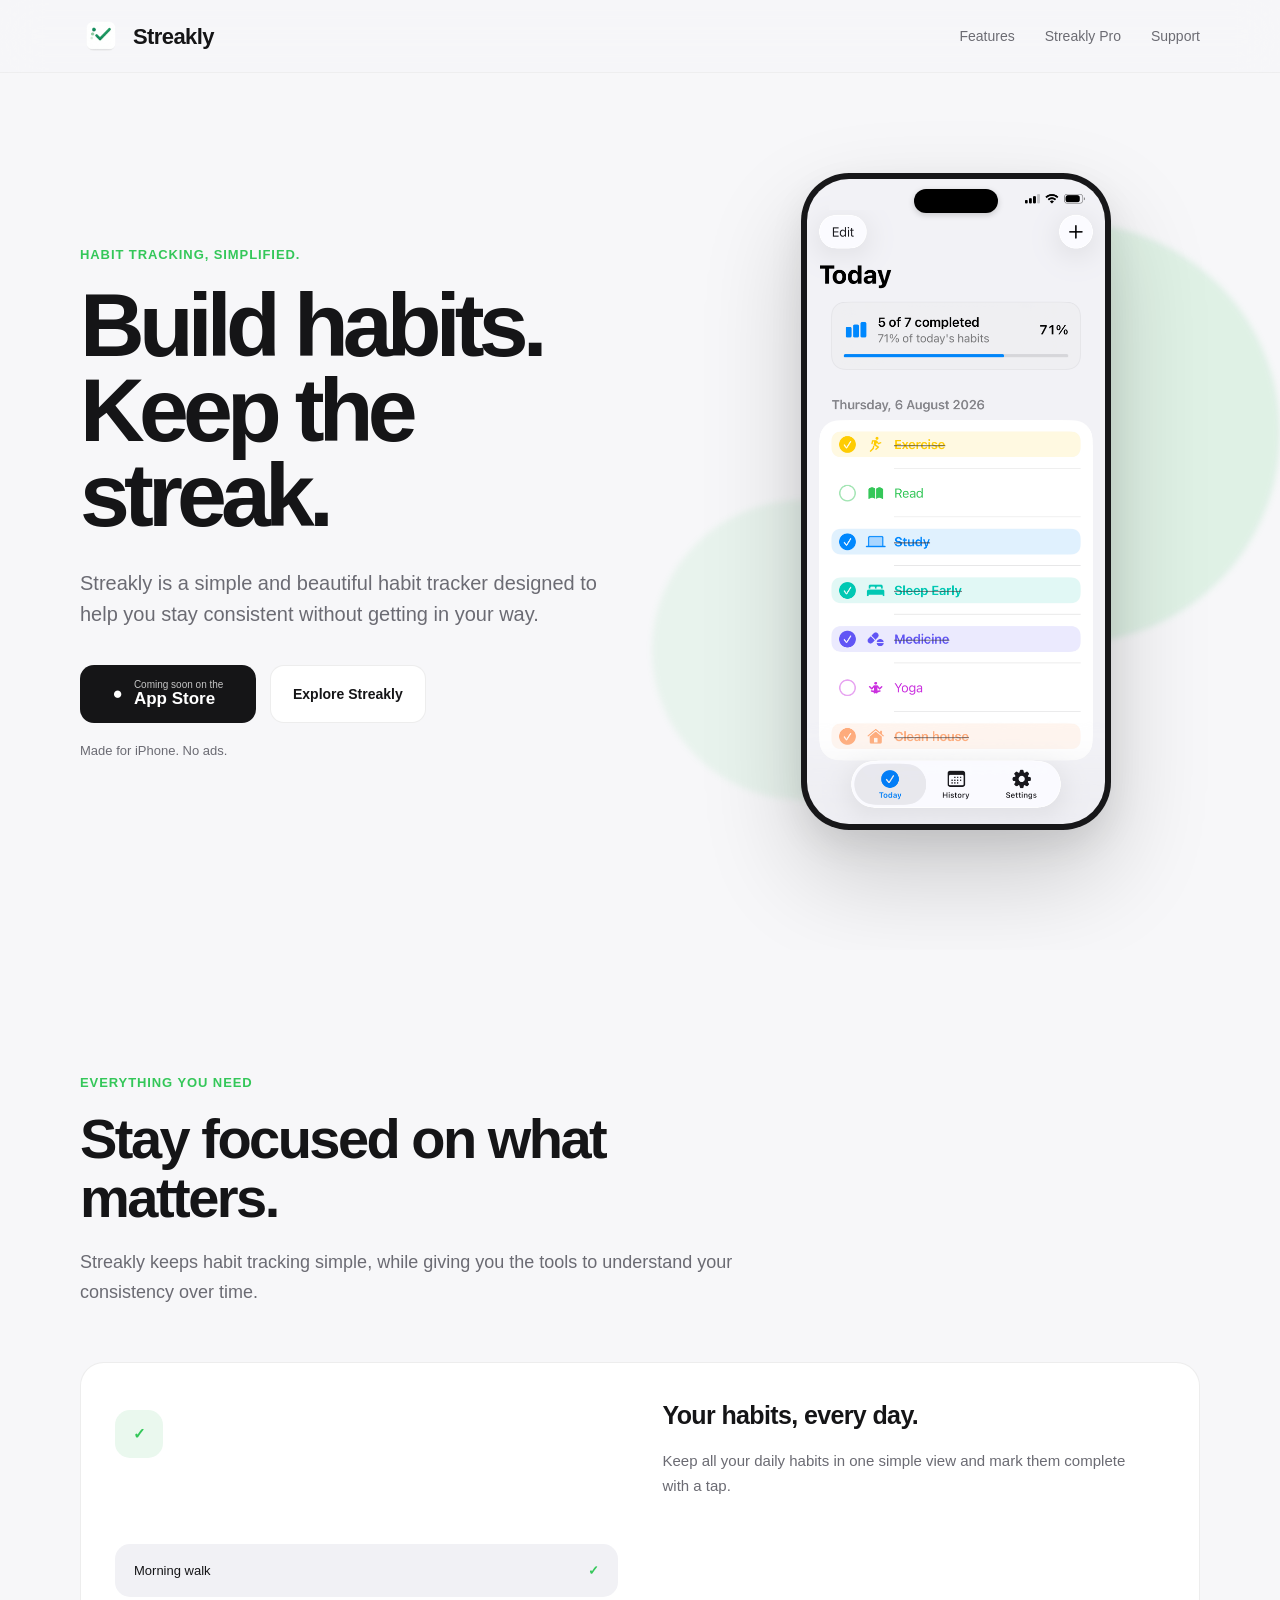
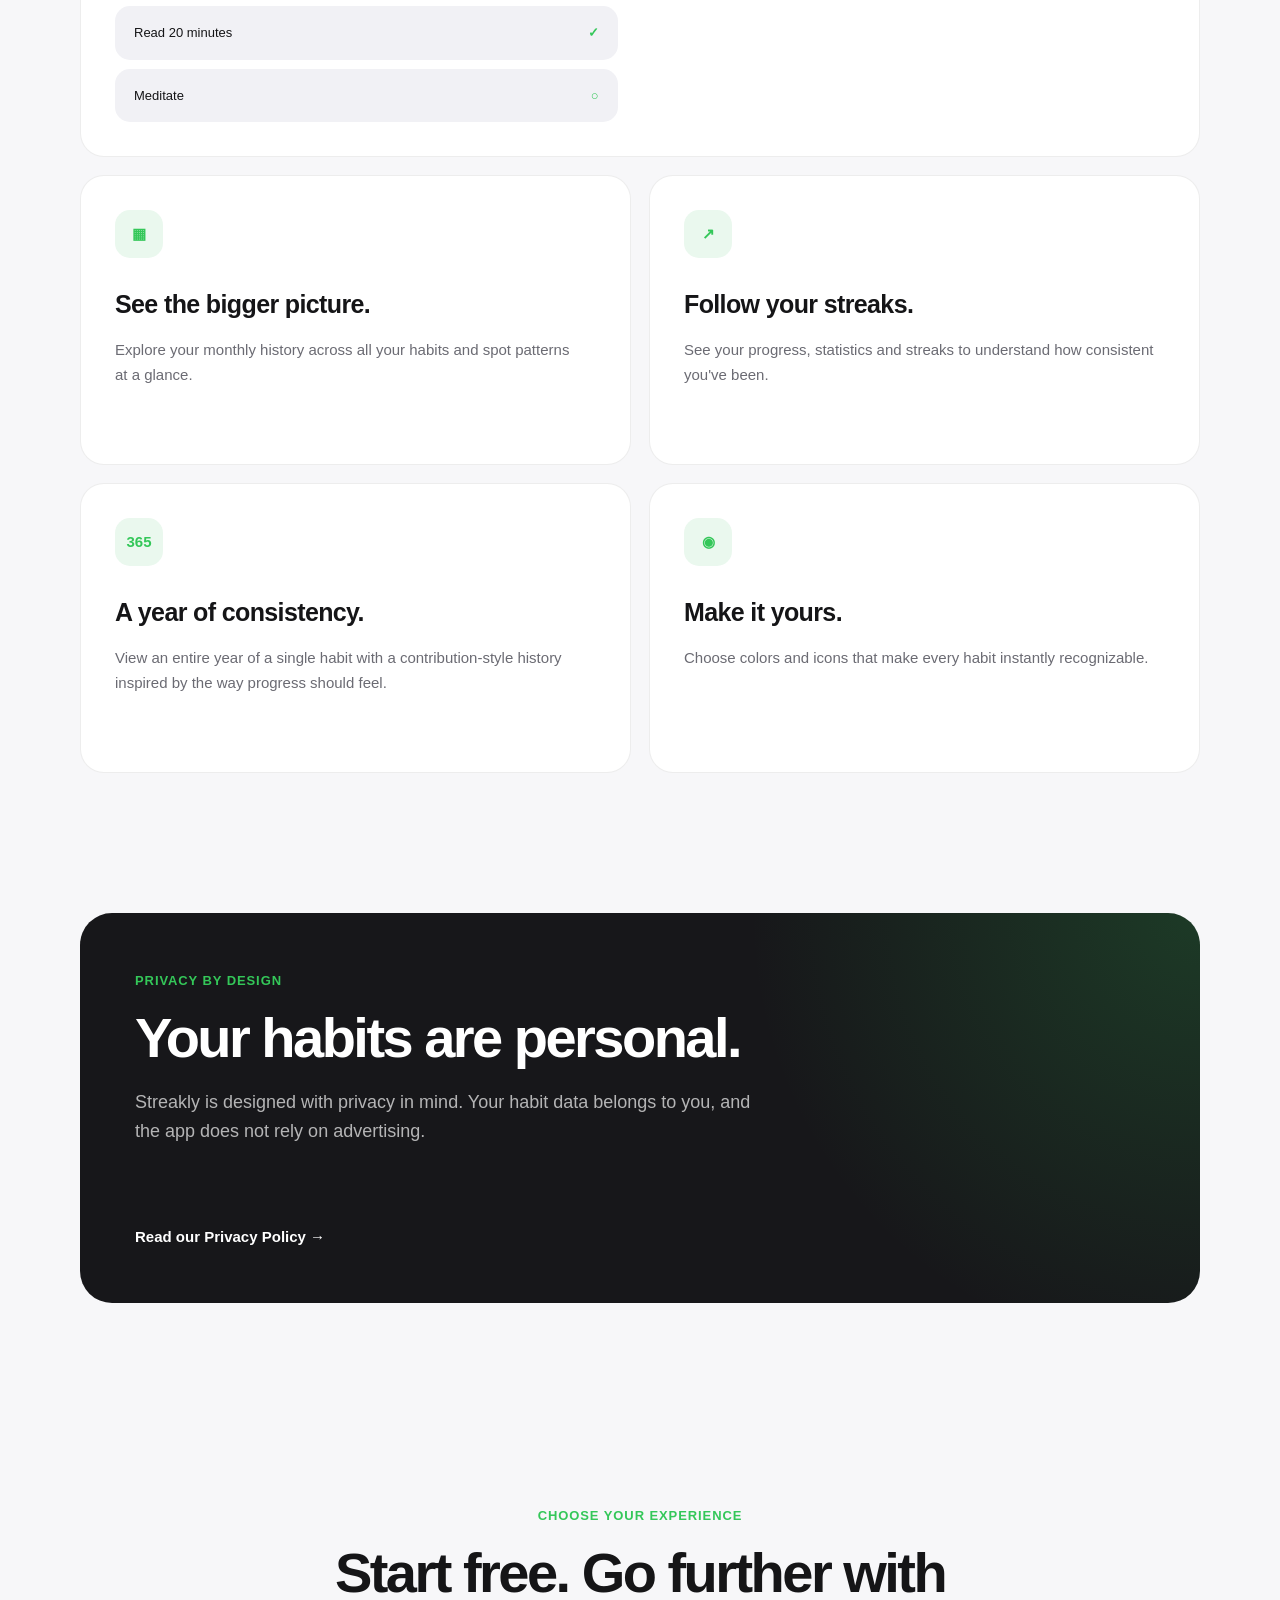
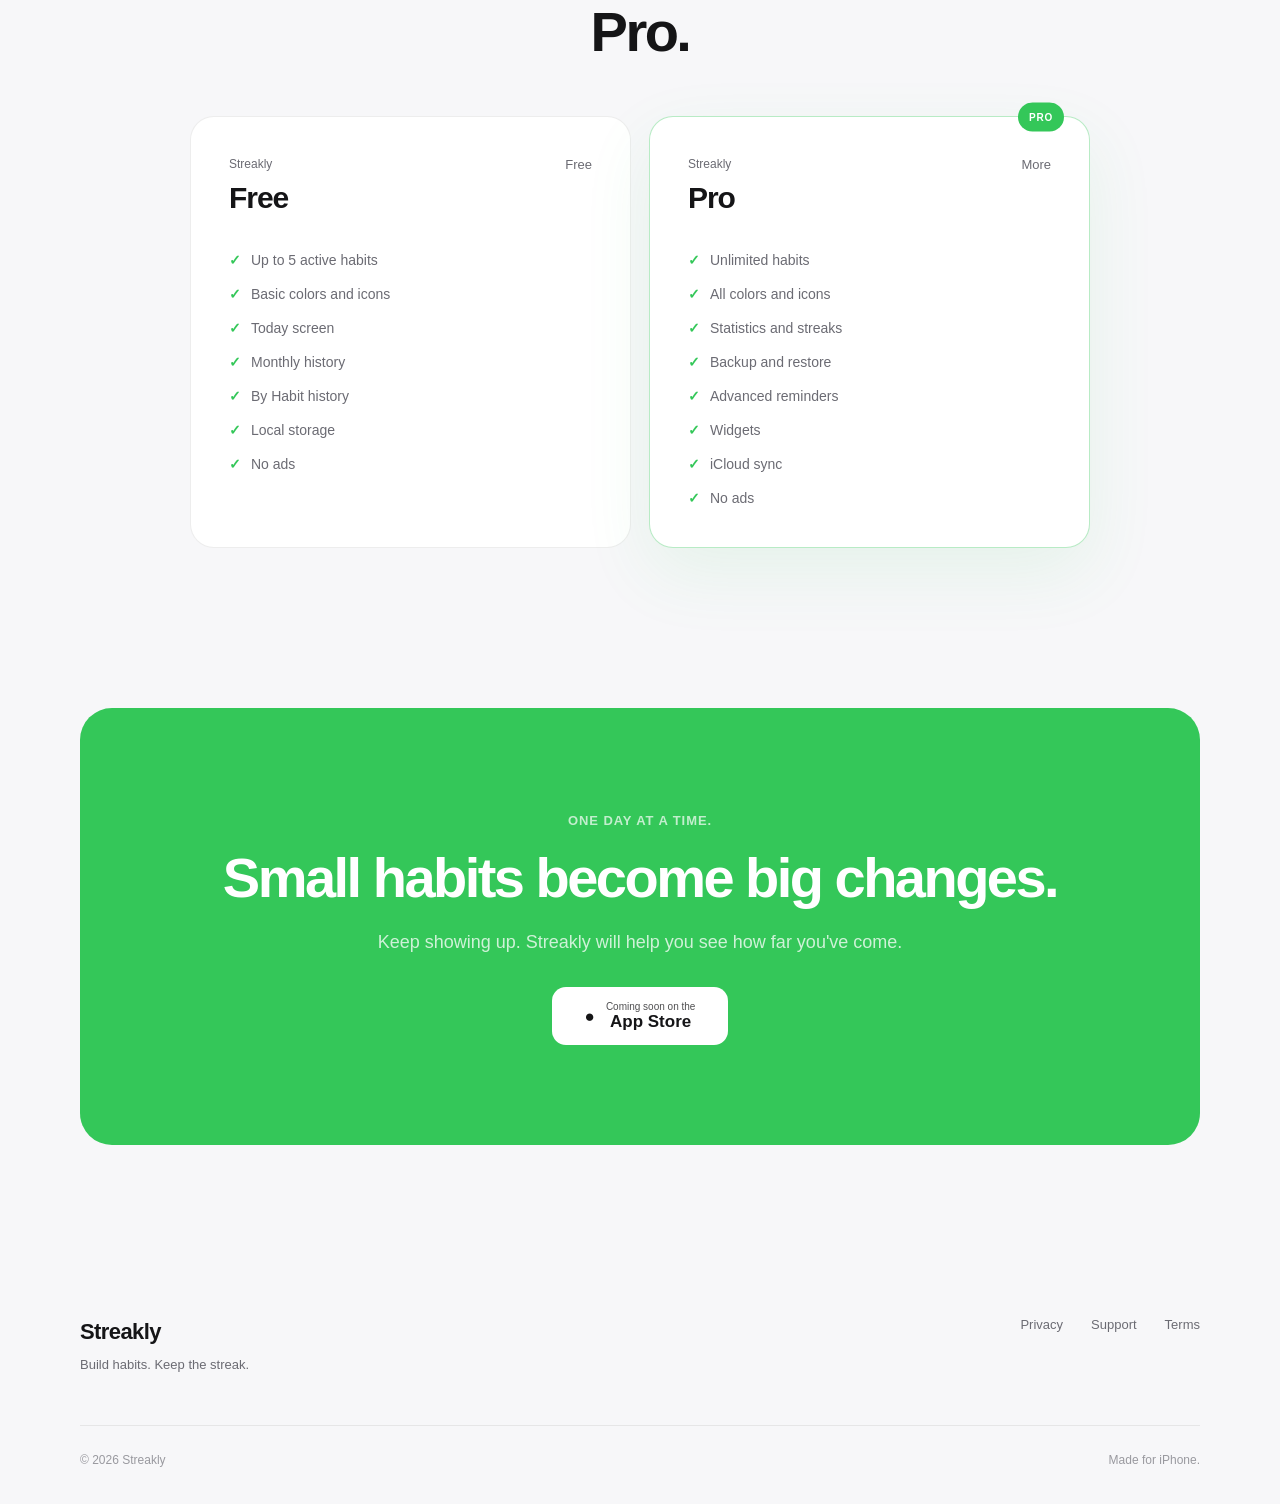
==== index.html @ 42e5e7d6 "Build Streakly website" ====
<!DOCTYPE html>
<html lang="en">
<head>
  <meta charset="UTF-8">
  <meta name="viewport" content="width=device-width, initial-scale=1.0">

  <title>Streakly — Build habits that stick</title>
  <meta
    name="description"
    content="Streakly is a simple and beautiful habit tracker for iPhone, designed to help you stay consistent and build habits that last."
  >

  <link rel="icon" type="image/png" href="assets/icon.png">
  <link rel="apple-touch-icon" href="assets/icon.png">
  <link rel="stylesheet" href="styles.css">
</head>

<body>
  <header class="site-header">
    <div class="container nav">
      <a href="./" class="brand">
        <img src="assets/icon.png" alt="Streakly">
        <span>Streakly</span>
      </a>

      <nav class="nav-links" aria-label="Main navigation">
        <a href="#features">Features</a>
        <a href="#pro">Streakly Pro</a>
        <a href="support/">Support</a>
      </nav>
    </div>
  </header>

  <main>
    <!-- HERO -->
    <section class="hero">
      <div class="container hero-grid">
        <div class="hero-copy">
          <div class="eyebrow">Habit tracking, simplified.</div>

          <h1>
            Build habits.<br>
            Keep the streak.
          </h1>

          <p class="hero-description">
            Streakly is a simple and beautiful habit tracker designed to help
            you stay consistent without getting in your way.
          </p>

          <div class="hero-actions">
            <div class="app-store-button">
              <span class="apple">●</span>
              <div>
                <small>Coming soon on the</small>
                <strong>App Store</strong>
              </div>
            </div>

            <a href="#features" class="secondary-button">
              Explore Streakly
            </a>
          </div>

          <p class="hero-note">
            Made for iPhone. No ads.
          </p>
        </div>

        <div class="hero-visual">
          <div class="real-phone">
            <div class="phone-island"></div>

            <img
              src="assets/screenshots/Today.png"
              alt="Streakly Today screen"
              class="app-screenshot"
            >
          </div>

          <div class="glow glow-one"></div>
          <div class="glow glow-two"></div>
        </div>
      </div>
    </section>

    <!-- FEATURES -->
    <section class="section" id="features">
      <div class="container">
        <div class="section-heading">
          <span class="eyebrow">Everything you need</span>
          <h2>Stay focused on what matters.</h2>
          <p>
            Streakly keeps habit tracking simple, while giving you the tools
            to understand your consistency over time.
          </p>
        </div>

        <div class="feature-grid">
          <article class="feature-card large-card">
            <div class="feature-icon">✓</div>
            <div>
              <h3>Your habits, every day.</h3>
              <p>
                Keep all your daily habits in one simple view and mark them
                complete with a tap.
              </p>
            </div>

            <div class="mini-habits">
              <div><span>Morning walk</span><strong>✓</strong></div>
              <div><span>Read 20 minutes</span><strong>✓</strong></div>
              <div><span>Meditate</span><strong>○</strong></div>
            </div>
          </article>

          <article class="feature-card">
            <div class="feature-icon">▦</div>
            <h3>See the bigger picture.</h3>
            <p>
              Explore your monthly history across all your habits and spot
              patterns at a glance.
            </p>
          </article>

          <article class="feature-card">
            <div class="feature-icon">↗</div>
            <h3>Follow your streaks.</h3>
            <p>
              See your progress, statistics and streaks to understand how
              consistent you've been.
            </p>
          </article>

          <article class="feature-card">
            <div class="feature-icon">365</div>
            <h3>A year of consistency.</h3>
            <p>
              View an entire year of a single habit with a contribution-style
              history inspired by the way progress should feel.
            </p>
          </article>

          <article class="feature-card">
            <div class="feature-icon">◉</div>
            <h3>Make it yours.</h3>
            <p>
              Choose colors and icons that make every habit instantly
              recognizable.
            </p>
          </article>
        </div>
      </div>
    </section>

    <!-- PRIVACY -->
    <section class="privacy-section">
      <div class="container">
        <div class="privacy-card">
          <div>
            <span class="eyebrow">Privacy by design</span>
            <h2>Your habits are personal.</h2>

            <p>
              Streakly is designed with privacy in mind. Your habit data
              belongs to you, and the app does not rely on advertising.
            </p>
          </div>

          <a href="privacy/" class="text-link">
            Read our Privacy Policy →
          </a>
        </div>
      </div>
    </section>

    <!-- FREE / PRO -->
    <section class="section" id="pro">
      <div class="container">
        <div class="section-heading centered">
          <span class="eyebrow">Choose your experience</span>
          <h2>Start free. Go further with Pro.</h2>
        </div>

        <div class="pricing-grid">
          <article class="price-card">
            <div class="price-header">
              <div>
                <span class="plan-label">Streakly</span>
                <h3>Free</h3>
              </div>

              <span class="price">Free</span>
            </div>

            <ul>
              <li>Up to 5 active habits</li>
              <li>Basic colors and icons</li>
              <li>Today screen</li>
              <li>Monthly history</li>
              <li>By Habit history</li>
              <li>Local storage</li>
              <li>No ads</li>
            </ul>
          </article>

          <article class="price-card pro-card">
            <div class="pro-badge">PRO</div>

            <div class="price-header">
              <div>
                <span class="plan-label">Streakly</span>
                <h3>Pro</h3>
              </div>

              <span class="price">More</span>
            </div>

            <ul>
              <li>Unlimited habits</li>
              <li>All colors and icons</li>
              <li>Statistics and streaks</li>
              <li>Backup and restore</li>
              <li>Advanced reminders</li>
              <li>Widgets</li>
              <li>iCloud sync</li>
              <li>No ads</li>
            </ul>
          </article>
        </div>
      </div>
    </section>

    <!-- CTA -->
    <section class="cta-section">
      <div class="container">
        <div class="cta">
          <span class="eyebrow">One day at a time.</span>
          <h2>Small habits become big changes.</h2>
          <p>
            Keep showing up. Streakly will help you see how far you've come.
          </p>

          <div class="app-store-button light">
            <span class="apple">●</span>
            <div>
              <small>Coming soon on the</small>
              <strong>App Store</strong>
            </div>
          </div>
        </div>
      </div>
    </section>
  </main>

  <footer>
    <div class="container footer-content">
      <div>
        <a href="./" class="brand">Streakly</a>
        <p>Build habits. Keep the streak.</p>
      </div>

      <div class="footer-links">
        <a href="privacy/">Privacy</a>
        <a href="support/">Support</a>
        <a href="terms/">Terms</a>
      </div>
    </div>

    <div class="container footer-bottom">
      <span>© 2026 Streakly</span>
      <span>Made for iPhone.</span>
    </div>
  </footer>
</body>
</html>
---- styles.css ----
:root {
  --background: #f7f7f9;
  --surface: #ffffff;
  --surface-secondary: #f1f1f5;

  --text: #151517;
  --text-secondary: #6b6b73;

  --accent: #34c759;
  --accent-soft: #eaf8ee;

  --border: rgba(0, 0, 0, 0.07);

  --radius: 24px;
  --radius-small: 16px;

  --shadow:
    0 30px 80px rgba(0, 0, 0, 0.08),
    0 8px 24px rgba(0, 0, 0, 0.04);
}

* {
  box-sizing: border-box;
  margin: 0;
  padding: 0;
}

html {
  scroll-behavior: smooth;
}

body {
  font-family:
    -apple-system,
    BlinkMacSystemFont,
    "SF Pro Display",
    "SF Pro Text",
    "Helvetica Neue",
    Arial,
    sans-serif;

  background: var(--background);
  color: var(--text);
  line-height: 1.5;
  -webkit-font-smoothing: antialiased;
}

a {
  color: inherit;
  text-decoration: none;
}

.container {
  width: min(1120px, calc(100% - 40px));
  margin: 0 auto;
}

/* NAVIGATION */

.site-header {
  position: sticky;
  top: 0;
  z-index: 100;

  background: rgba(247, 247, 249, 0.78);
  backdrop-filter: blur(20px);
  -webkit-backdrop-filter: blur(20px);

  border-bottom: 1px solid rgba(0, 0, 0, 0.04);
}

.nav {
  height: 72px;

  display: flex;
  align-items: center;
  justify-content: space-between;
}

.brand {
  display: flex;
  align-items: center;
  gap: 11px;

  font-size: 22px;
  font-weight: 750;
  letter-spacing: -0.6px;
}

.brand img {
  width: 42px;
  height: 42px;

  border-radius: 10px;

  object-fit: cover;
}

.nav-links {
  display: flex;
  align-items: center;
  gap: 30px;

  font-size: 14px;
  color: var(--text-secondary);
}

.nav-links a {
  transition: color 0.2s ease;
}

.nav-links a:hover {
  color: var(--text);
}

/* HERO */

.hero {
  overflow: hidden;
  padding: 100px 0 120px;
}

.hero-grid {
  display: grid;
  grid-template-columns: 1fr 0.9fr;
  align-items: center;
  gap: 90px;
}

.eyebrow {
  display: inline-block;
  margin-bottom: 18px;

  font-size: 13px;
  font-weight: 700;
  letter-spacing: 0.07em;
  text-transform: uppercase;

  color: var(--accent);
}

.hero h1 {
  max-width: 700px;

  font-size: clamp(60px, 7vw, 92px);
  line-height: 0.95;
  letter-spacing: -0.065em;

  margin-bottom: 30px;
}

.hero-description {
  max-width: 580px;

  font-size: 20px;
  line-height: 1.55;

  color: var(--text-secondary);

  margin-bottom: 35px;
}

.hero-actions {
  display: flex;
  align-items: center;
  gap: 14px;
  flex-wrap: wrap;
}

.app-store-button {
  min-width: 176px;
  height: 58px;

  display: flex;
  align-items: center;
  justify-content: center;
  gap: 11px;

  border-radius: 14px;

  background: var(--text);
  color: white;

  padding: 0 20px;
}

.app-store-button .apple {
  font-size: 17px;
}

.app-store-button div {
  display: flex;
  flex-direction: column;
  line-height: 1.05;
}

.app-store-button small {
  font-size: 10px;
  opacity: 0.75;
}

.app-store-button strong {
  font-size: 17px;
  font-weight: 600;
}

.secondary-button {
  height: 58px;

  display: flex;
  align-items: center;

  border-radius: 14px;

  padding: 0 22px;

  background: var(--surface);
  border: 1px solid var(--border);

  font-size: 14px;
  font-weight: 600;
}

.hero-note {
  margin-top: 18px;
  font-size: 13px;
  color: var(--text-secondary);
}

/* PHONE MOCKUP */

.hero-visual {
  position: relative;

  display: flex;
  align-items: center;
  justify-content: center;

  min-height: 620px;
}

.real-phone {
  position: relative;
  z-index: 2;

  width: 310px;

  padding: 6px;

  border-radius: 48px;

  background: #171719;

  box-shadow:
    0 45px 100px rgba(0, 0, 0, 0.18),
    0 15px 35px rgba(0, 0, 0, 0.08);

  overflow: hidden;
}

.app-screenshot {
  display: block;
  width: 100%;
  height: auto;

  border-radius: 42px;
}

.phone-island {
  position: absolute;
  z-index: 5;

  top: 16px;
  left: 50%;
  transform: translateX(-50%);

  width: 84px;
  height: 24px;

  background: #000;
  border-radius: 999px;

  box-shadow: 0 2px 6px rgba(0, 0, 0, 0.18);
}

.glow {
  position: absolute;

  border-radius: 50%;

  filter: blur(3px);
}

.glow-one {
  width: 420px;
  height: 420px;

  right: -80px;
  top: 50px;

  background: rgba(52, 199, 89, 0.12)
}

.glow-two {
  width: 300px;
  height: 300px;

  left: -60px;
  bottom: 30px;

  background: rgba(52, 199, 89, 0.07);
}

/* SECTIONS */

.section {
  padding: 120px 0;
}

.section-heading {
  max-width: 700px;
  margin-bottom: 55px;
}

.section-heading.centered {
  margin-left: auto;
  margin-right: auto;
  text-align: center;
}

.section-heading h2,
.privacy-card h2,
.cta h2 {
  font-size: clamp(38px, 5vw, 56px);
  line-height: 1.05;
  letter-spacing: -0.045em;

  margin-bottom: 20px;
}

.section-heading p,
.privacy-card p,
.cta p {
  font-size: 18px;
  line-height: 1.65;
  color: var(--text-secondary);
}

/* FEATURES */

.feature-grid {
  display: grid;
  grid-template-columns: repeat(2, 1fr);
  gap: 18px;
}

.feature-card {
  min-height: 290px;

  border-radius: var(--radius);

  background: var(--surface);

  padding: 34px;

  border: 1px solid var(--border);
}

.large-card {
  grid-column: span 2;

  display: grid;
  grid-template-columns: 1fr 1fr;
  gap: 45px;
  align-items: center;
}

.feature-icon {
  width: 48px;
  height: 48px;

  display: flex;
  align-items: center;
  justify-content: center;

  border-radius: 15px;

  background: var(--accent-soft);
  color: var(--accent);

  font-size: 15px;
  font-weight: 800;

  margin-bottom: 28px;
}

.feature-card h3 {
  font-size: 25px;
  letter-spacing: -0.025em;

  margin-bottom: 13px;
}

.feature-card p {
  max-width: 470px;

  font-size: 15px;
  line-height: 1.7;

  color: var(--text-secondary);
}

.mini-habits {
  display: flex;
  flex-direction: column;
  gap: 9px;
}

.mini-habits div {
  display: flex;
  align-items: center;
  justify-content: space-between;

  padding: 17px 19px;

  background: var(--surface-secondary);

  border-radius: 15px;

  font-size: 13px;
}

.mini-habits strong {
  color: var(--accent);
}

/* PRIVACY */

.privacy-section {
  padding: 20px 0 80px;
}

.privacy-card {
  min-height: 390px;

  display: flex;
  flex-direction: column;
  justify-content: space-between;

  padding: 55px;

  border-radius: 32px;

  background:
    radial-gradient(
      circle at top right,
      rgba(52, 199, 89, 0.2),
      transparent 38%
    ),
    #17171a;

  color: white;
}

.privacy-card p {
  max-width: 630px;
  color: rgba(255, 255, 255, 0.68);
}

.text-link {
  width: fit-content;

  font-size: 15px;
  font-weight: 600;

  color: white;
}

/* PRICING */

.pricing-grid {
  display: grid;
  grid-template-columns: repeat(2, 1fr);
  gap: 18px;

  max-width: 900px;
  margin: 0 auto;
}

.price-card {
  position: relative;

  padding: 38px;

  border-radius: var(--radius);

  background: var(--surface);

  border: 1px solid var(--border);
}

.pro-card {
  border-color: rgba(52, 199, 89, 0.35);

  box-shadow: 0 25px 70px rgba(52, 199, 89, 0.09);
}

.pro-badge {
  position: absolute;

  right: 25px;
  top: 0;
  transform: translateY(-50%);

  padding: 7px 11px;

  border-radius: 999px;

  background: var(--accent);
  color: white;

  font-size: 10px;
  font-weight: 800;
  letter-spacing: 0.08em;
}

.price-header {
  display: flex;
  justify-content: space-between;
  align-items: start;

  margin-bottom: 30px;
}

.plan-label {
  display: block;

  color: var(--text-secondary);
  font-size: 12px;

  margin-bottom: 2px;
}

.price-header h3 {
  font-size: 30px;
  letter-spacing: -0.035em;
}

.price {
  color: var(--text-secondary);
  font-size: 13px;
}

.price-card ul {
  list-style: none;

  display: flex;
  flex-direction: column;
  gap: 13px;
}

.price-card li {
  font-size: 14px;
  color: var(--text-secondary);
}

.price-card li::before {
  content: "✓";

  margin-right: 10px;

  color: var(--accent);
  font-weight: 800;
}

/* CTA */

.cta-section {
  padding: 40px 0 100px;
}

.cta {
  text-align: center;

  padding: 100px 30px;

  border-radius: 32px;

  background: var(--accent);
  color: white;
}

.cta .eyebrow {
  color: rgba(255, 255, 255, 0.7);
}

.cta p {
  max-width: 600px;

  margin: 0 auto 30px;

  color: rgba(255, 255, 255, 0.76);
}

.app-store-button.light {
  width: fit-content;

  margin: 0 auto;

  background: white;
  color: var(--text);
}

/* FOOTER */

footer {
  padding: 70px 0 35px;
}

.footer-content {
  display: flex;
  justify-content: space-between;

  padding-bottom: 50px;

  border-bottom: 1px solid var(--border);
}

.footer-content p {
  margin-top: 7px;

  color: var(--text-secondary);
  font-size: 13px;
}

.footer-links {
  display: flex;
  gap: 28px;

  font-size: 13px;
  color: var(--text-secondary);
}

.footer-bottom {
  display: flex;
  justify-content: space-between;

  padding-top: 25px;

  color: #99999f;
  font-size: 12px;
}

/* RESPONSIVE */

@media (max-width: 700px) {
  .container {
    width: min(100% - 28px, 1120px);
  }

  .nav {
    height: 78px;
    display: flex;
    align-items: center;
    justify-content: space-between;
  }

  .nav-links a:not(:last-child) {
    display: none;
  }

  .hero {
    padding: 65px 0 85px;
  }

  .hero h1 {
    font-size: 55px;
  }

  .hero-description {
    font-size: 17px;
  }

  .hero-visual {
    min-height: 600px;
  }

  .real-phone {
    width: min(285px, 82vw);
  }

  .phone-island {
    top: 15px;
    width: 78px;
    height: 22px;
  }

  .section {
    padding: 85px 0;
  }

  .section-heading {
    margin-bottom: 38px;
  }

  .feature-card {
    min-height: auto;
    padding: 27px;
  }

  .privacy-card {
    min-height: 430px;
    padding: 35px 28px;
  }

  .pricing-grid {
    grid-template-columns: 1fr;
  }

  .price-card {
    padding: 30px;
  }

  .cta {
    padding: 75px 24px;
  }

  .footer-content {
    flex-direction: column;
    gap: 35px;
  }

  .footer-links {
    flex-direction: column;
    gap: 13px;
  }

  .footer-bottom {
    flex-direction: column;
    gap: 7px;
  }
}

/* LEGAL PAGES */

@media (max-width: 700px) {
  .container {
    width: min(100% - 28px, 1120px);
  }

  .nav {
    height: 78px;

    display: flex;
    align-items: center;
    justify-content: space-between;
  }

  .nav-links a:not(:last-child) {
    display: none;
  }

  .hero {
    padding: 65px 0 85px;
  }

  .hero h1 {
    font-size: 55px;
  }

  .hero-description {
    font-size: 17px;
  }

  .hero-visual {
    min-height: 600px;
  }

  .real-phone {
  width: min(285px, 82vw);
  }

  .phone-island {
    top: 15px;
    width: 78px;
    height: 22px;
  }

  .section {
    padding: 85px 0;
  }

  .section-heading {
    margin-bottom: 38px;
  }

  .feature-card {
    min-height: auto;
    padding: 27px;
  }

  .privacy-card {
    min-height: 430px;
    padding: 35px 28px;
  }

  .pricing-grid {
    grid-template-columns: 1fr;
  }

  .price-card {
    padding: 30px;
  }

  .cta {
    padding: 75px 24px;
  }

  .footer-content {
    flex-direction: column;
    gap: 35px;
  }

  .footer-links {
    flex-direction: column;
    gap: 13px;
  }

  .footer-bottom {
    flex-direction: column;
    gap: 7px;
  }

  .real-phone {
  position: relative;
  z-index: 2;

  width: min(330px, 80vw);

  padding: 8px;

  border-radius: 56px;

  background: #171719;

  box-shadow:
    0 45px 100px rgba(0, 0, 0, 0.18),
    0 15px 35px rgba(0, 0, 0, 0.08);
  }

  .app-screenshot {
    display: block;

    width: 100%;
    height: auto;

    border-radius: 49px;
  }
}

/* LEGAL PAGES */

.legal-main {
  padding: 100px 0 120px;
}

.legal-container {
  width: min(820px, calc(100% - 40px));
  margin: 0 auto;
}

.legal-header {
  margin-bottom: 65px;
}

.legal-header h1 {
  font-size: clamp(50px, 7vw, 72px);
  line-height: 1;
  letter-spacing: -0.055em;

  margin-bottom: 24px;
}

.legal-intro {
  max-width: 680px;

  font-size: 20px;
  line-height: 1.6;

  color: var(--text-secondary);
}

.legal-date {
  margin-top: 20px;

  font-size: 13px;
  color: #99999f;
}

.privacy-summary {
  display: flex;
  gap: 18px;
  align-items: flex-start;

  margin-bottom: 65px;
  padding: 28px;

  border-radius: 22px;

  background: var(--accent-soft);
  border: 1px solid rgba(52, 199, 89, 0.12);
}

.privacy-summary-icon {
  flex-shrink: 0;

  width: 42px;
  height: 42px;

  display: flex;
  align-items: center;
  justify-content: center;

  border-radius: 13px;

  background: var(--accent);
  color: white;

  font-weight: 800;
}

.privacy-summary strong {
  display: block;

  margin-bottom: 5px;

  font-size: 17px;
}

.privacy-summary p {
  color: var(--text-secondary);
  font-size: 14px;
  line-height: 1.6;
}

.legal-content section {
  margin-bottom: 48px;
}

.legal-content h2 {
  margin-bottom: 16px;

  font-size: 24px;
  letter-spacing: -0.025em;
}

.legal-content p {
  margin-bottom: 15px;

  color: var(--text-secondary);

  font-size: 16px;
  line-height: 1.75;
}

.legal-content a {
  color: var(--accent);
  font-weight: 600;
}

.legal-content a:hover {
  text-decoration: underline;
}

.legal-back {
  margin-top: 70px;
  padding-top: 30px;

  border-top: 1px solid var(--border);
}

.legal-back a {
  color: var(--text-secondary);

  font-size: 14px;
  font-weight: 600;
}

.legal-back a:hover {
  color: var(--text);
}

@media (max-width: 700px) {
  .legal-main {
    padding: 65px 0 85px;
  }

  .legal-container {
    width: min(100% - 32px, 760px);
  }

  .legal-header {
    margin-bottom: 40px;
  }

  .legal-header h1 {
    font-size: 48px;
  }

  .legal-intro {
    font-size: 17px;
  }

  .privacy-summary {
    padding: 22px;
  }

  .legal-content section {
    margin-bottom: 40px;
  }

  .legal-content h2 {
    font-size: 21px;
  }

  .legal-content p {
    font-size: 15px;
  }
}

/* SUPPORT PAGE */

.support-main {
  padding: 100px 0 120px;
}

.support-container {
  width: min(1000px, calc(100% - 40px));
  margin: 0 auto;
}

.support-header {
  max-width: 720px;
  margin-bottom: 65px;
}

.support-header h1 {
  font-size: clamp(52px, 7vw, 76px);
  line-height: 1;
  letter-spacing: -0.055em;

  margin-bottom: 24px;
}

.support-header p {
  max-width: 650px;

  color: var(--text-secondary);

  font-size: 20px;
  line-height: 1.6;
}

.support-grid {
  display: grid;
  grid-template-columns: 0.75fr 1.25fr;

  align-items: start;

  gap: 22px;

  margin-bottom: 120px;
}

/* SUPPORT INFO */

.support-info {
  display: flex;
  flex-direction: column;
  gap: 18px;
}

.support-info-card {
  padding: 34px;

  border-radius: var(--radius);

  background: var(--accent-soft);

  border: 1px solid rgba(52, 199, 89, 0.12);
}

.support-info-icon {
  width: 48px;
  height: 48px;

  display: flex;
  align-items: center;
  justify-content: center;

  margin-bottom: 28px;

  border-radius: 15px;

  background: var(--accent);
  color: white;

  font-size: 19px;
  font-weight: 800;
}

.support-info-card h2 {
  margin-bottom: 12px;

  font-size: 24px;
  letter-spacing: -0.025em;
}

.support-info-card p {
  color: var(--text-secondary);

  font-size: 14px;
  line-height: 1.7;
}

.support-links {
  display: flex;
  flex-direction: column;

  overflow: hidden;

  border-radius: var(--radius);

  background: var(--surface);

  border: 1px solid var(--border);
}

.support-links > a {
  display: flex;
  align-items: center;
  justify-content: space-between;
  gap: 20px;

  padding: 22px 24px;

  transition: background 0.2s ease;
}

.support-links > a + a {
  border-top: 1px solid var(--border);
}

.support-links > a:hover {
  background: var(--surface-secondary);
}

.support-links div {
  display: flex;
  flex-direction: column;
  gap: 3px;
}

.support-links strong {
  font-size: 14px;
}

.support-links span {
  color: var(--text-secondary);

  font-size: 12px;
}

/* SUPPORT FORM */

.support-form-card {
  padding: 38px;

  border-radius: var(--radius);

  background: var(--surface);

  border: 1px solid var(--border);

  box-shadow:
    0 20px 60px rgba(0, 0, 0, 0.04);
}

.form-row {
  display: grid;
  grid-template-columns: repeat(2, 1fr);

  gap: 16px;
}

.form-group {
  display: flex;
  flex-direction: column;

  margin-bottom: 22px;
}

.form-group label {
  margin-bottom: 8px;

  font-size: 13px;
  font-weight: 650;
}

.form-group input,
.form-group select,
.form-group textarea {
  width: 100%;

  border: 1px solid rgba(0, 0, 0, 0.1);

  border-radius: 13px;

  background: var(--background);
  color: var(--text);

  padding: 14px 15px;

  font: inherit;
  font-size: 14px;

  outline: none;

  transition:
    border-color 0.2s ease,
    box-shadow 0.2s ease,
    background 0.2s ease;
}

.form-group input,
.form-group select {
  height: 50px;
}

.form-group textarea {
  resize: vertical;
  min-height: 160px;
}

.form-group input:focus,
.form-group select:focus,
.form-group textarea:focus {
  background: white;

  border-color: var(--accent);

  box-shadow:
    0 0 0 4px rgba(52, 199, 89, 0.11);
}

.form-group input::placeholder,
.form-group textarea::placeholder {
  color: #a0a0a7;
}

.support-submit {
  width: 100%;
  height: 54px;

  border: 0;
  border-radius: 14px;

  background: var(--accent);
  color: white;

  font: inherit;

  font-size: 15px;
  font-weight: 700;

  cursor: pointer;

  transition:
    transform 0.15s ease,
    opacity 0.15s ease;
}

.support-submit:hover {
  transform: translateY(-1px);
}

.support-submit:active {
  transform: translateY(0);
}

.support-submit:disabled {
  cursor: wait;
  opacity: 0.65;
}

.form-note {
  margin-top: 14px;

  text-align: center;

  color: var(--text-secondary);

  font-size: 11px;
}

.form-status {
  min-height: 22px;

  margin-top: 15px;

  text-align: center;

  font-size: 13px;
  font-weight: 600;
}

.form-status.success {
  color: #248a3d;
}

.form-status.error {
  color: #d70015;
}

.form-honeypot {
  position: absolute;

  width: 1px;
  height: 1px;

  overflow: hidden;

  clip: rect(0 0 0 0);
  clip-path: inset(50%);

  white-space: nowrap;
}

/* FAQ */

.support-faq {
  padding-top: 20px;
}

.faq-grid {
  display: grid;
  grid-template-columns: repeat(2, 1fr);

  gap: 18px;
}

.faq-card {
  min-height: 210px;

  padding: 30px;

  border-radius: var(--radius);

  background: var(--surface);

  border: 1px solid var(--border);
}

.faq-card h3 {
  margin-bottom: 12px;

  font-size: 20px;
  letter-spacing: -0.02em;
}

.faq-card p {
  color: var(--text-secondary);

  font-size: 14px;
  line-height: 1.7;
}

/* SUPPORT RESPONSIVE */

@media (max-width: 800px) {
  .support-grid {
    grid-template-columns: 1fr;
  }

  .support-info {
    order: 2;
  }

  .support-form-card {
    order: 1;
  }
}

@media (max-width: 700px) {
  .support-main {
    padding: 65px 0 85px;
  }

  .support-container {
    width: min(100% - 32px, 1000px);
  }

  .support-header {
    margin-bottom: 40px;
  }

  .support-header h1 {
    font-size: 48px;
  }

  .support-header p {
    font-size: 17px;
  }

  .support-grid {
    margin-bottom: 85px;
  }

  .support-form-card {
    padding: 25px 20px;
  }

  .form-row {
    grid-template-columns: 1fr;
    gap: 0;
  }

  .faq-grid {
    grid-template-columns: 1fr;
  }

  .faq-card {
    min-height: auto;
  }
}
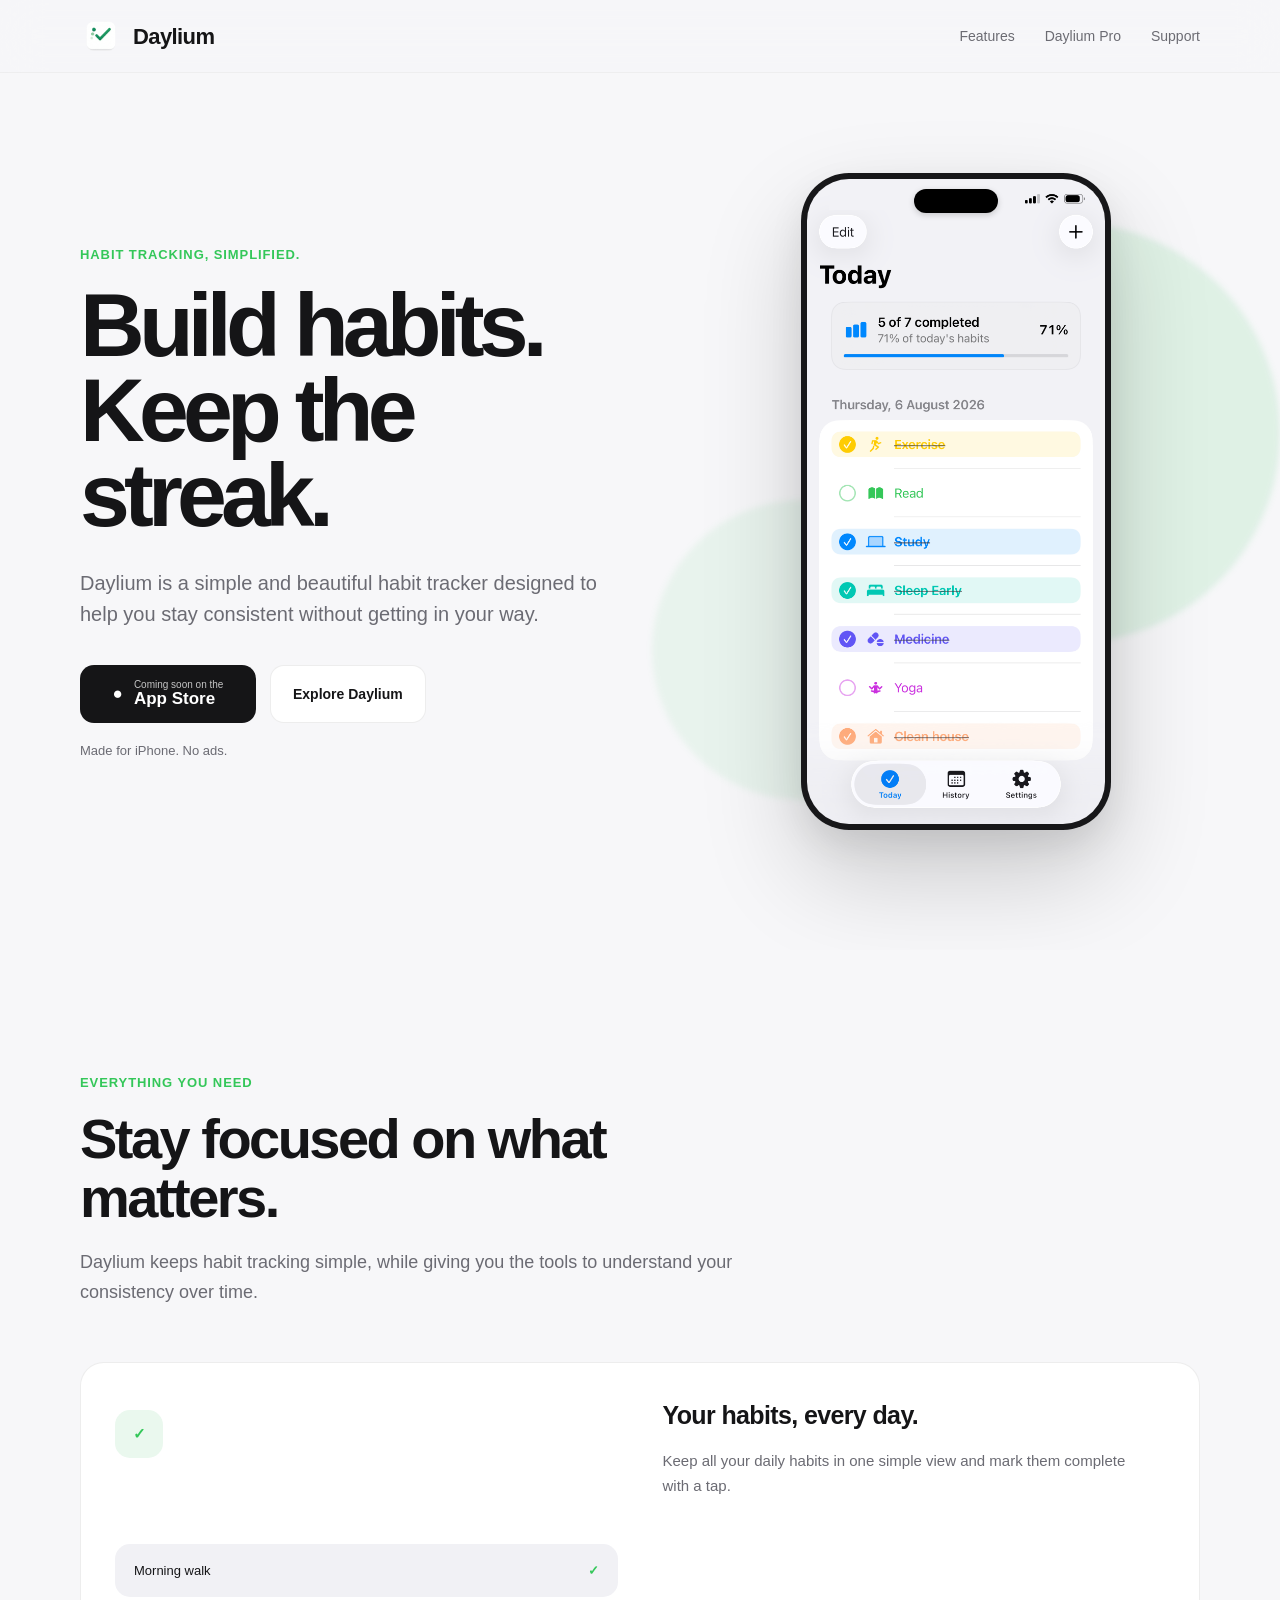
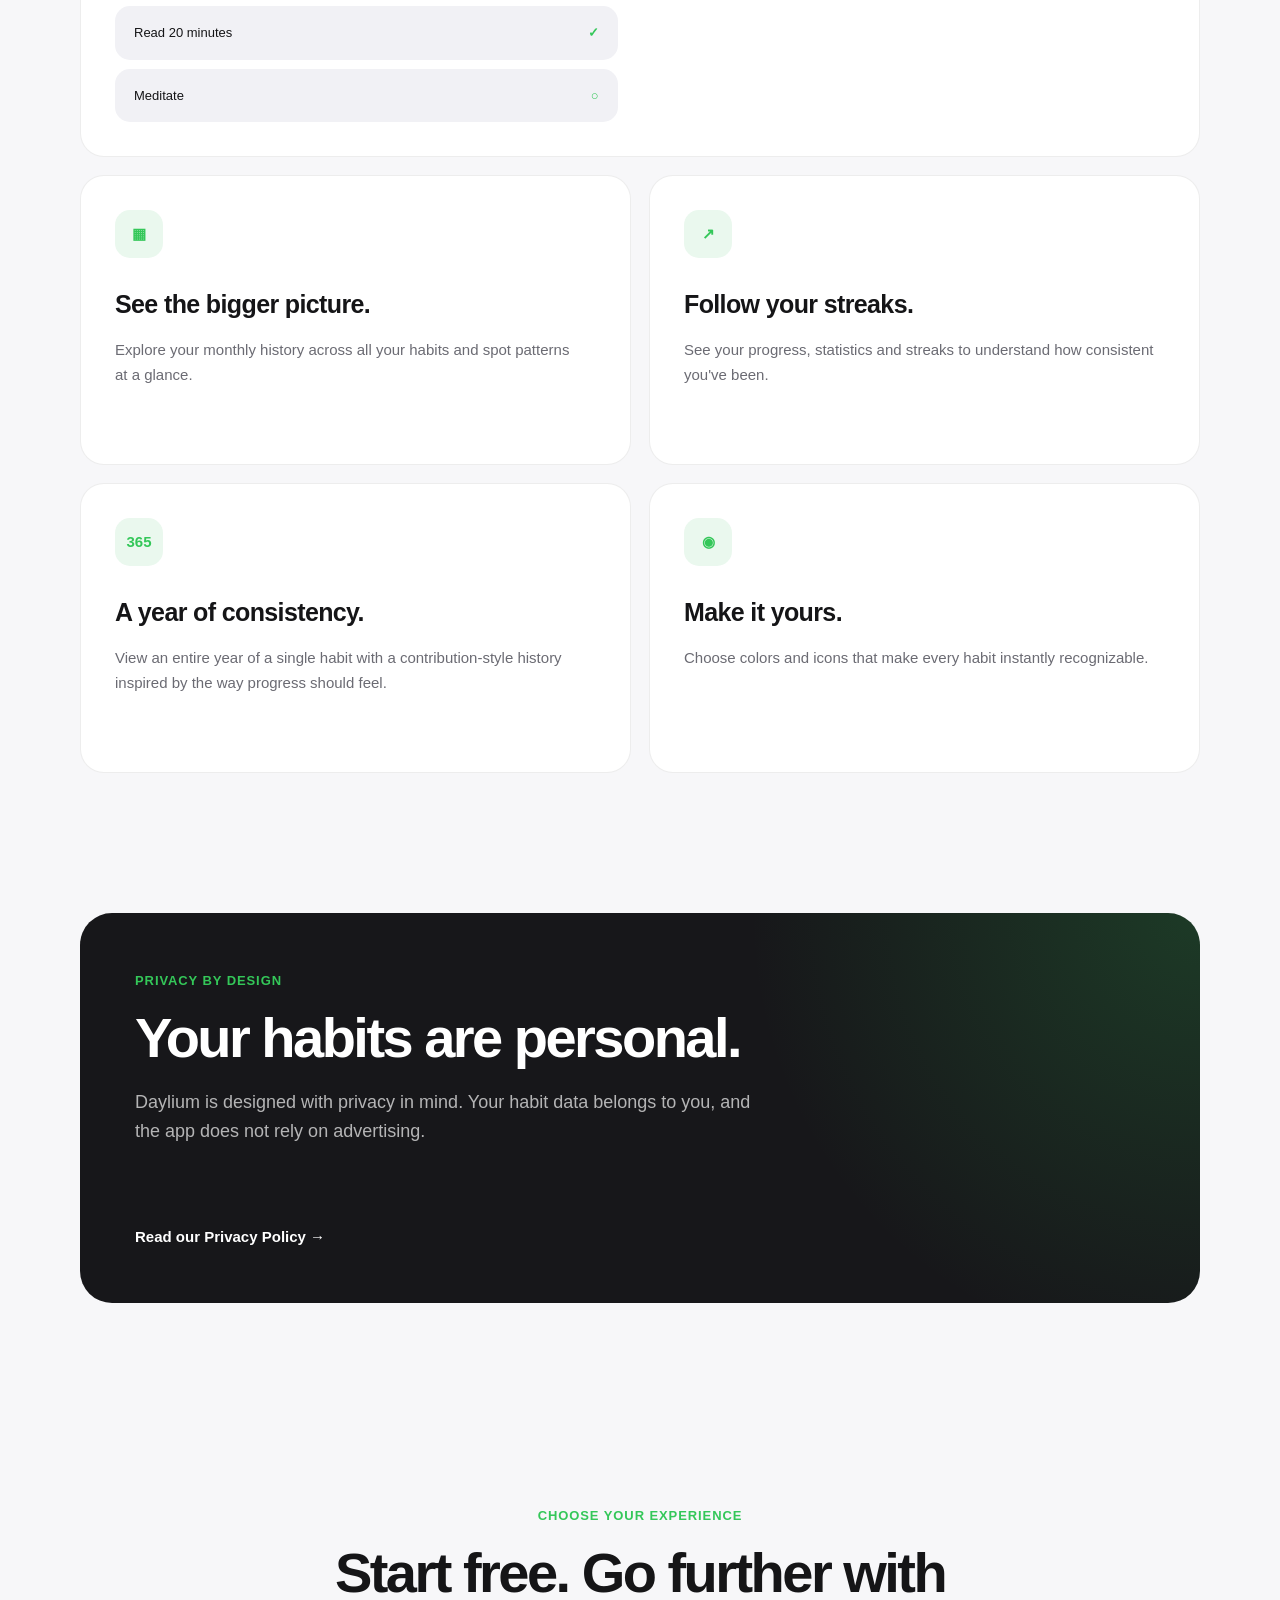
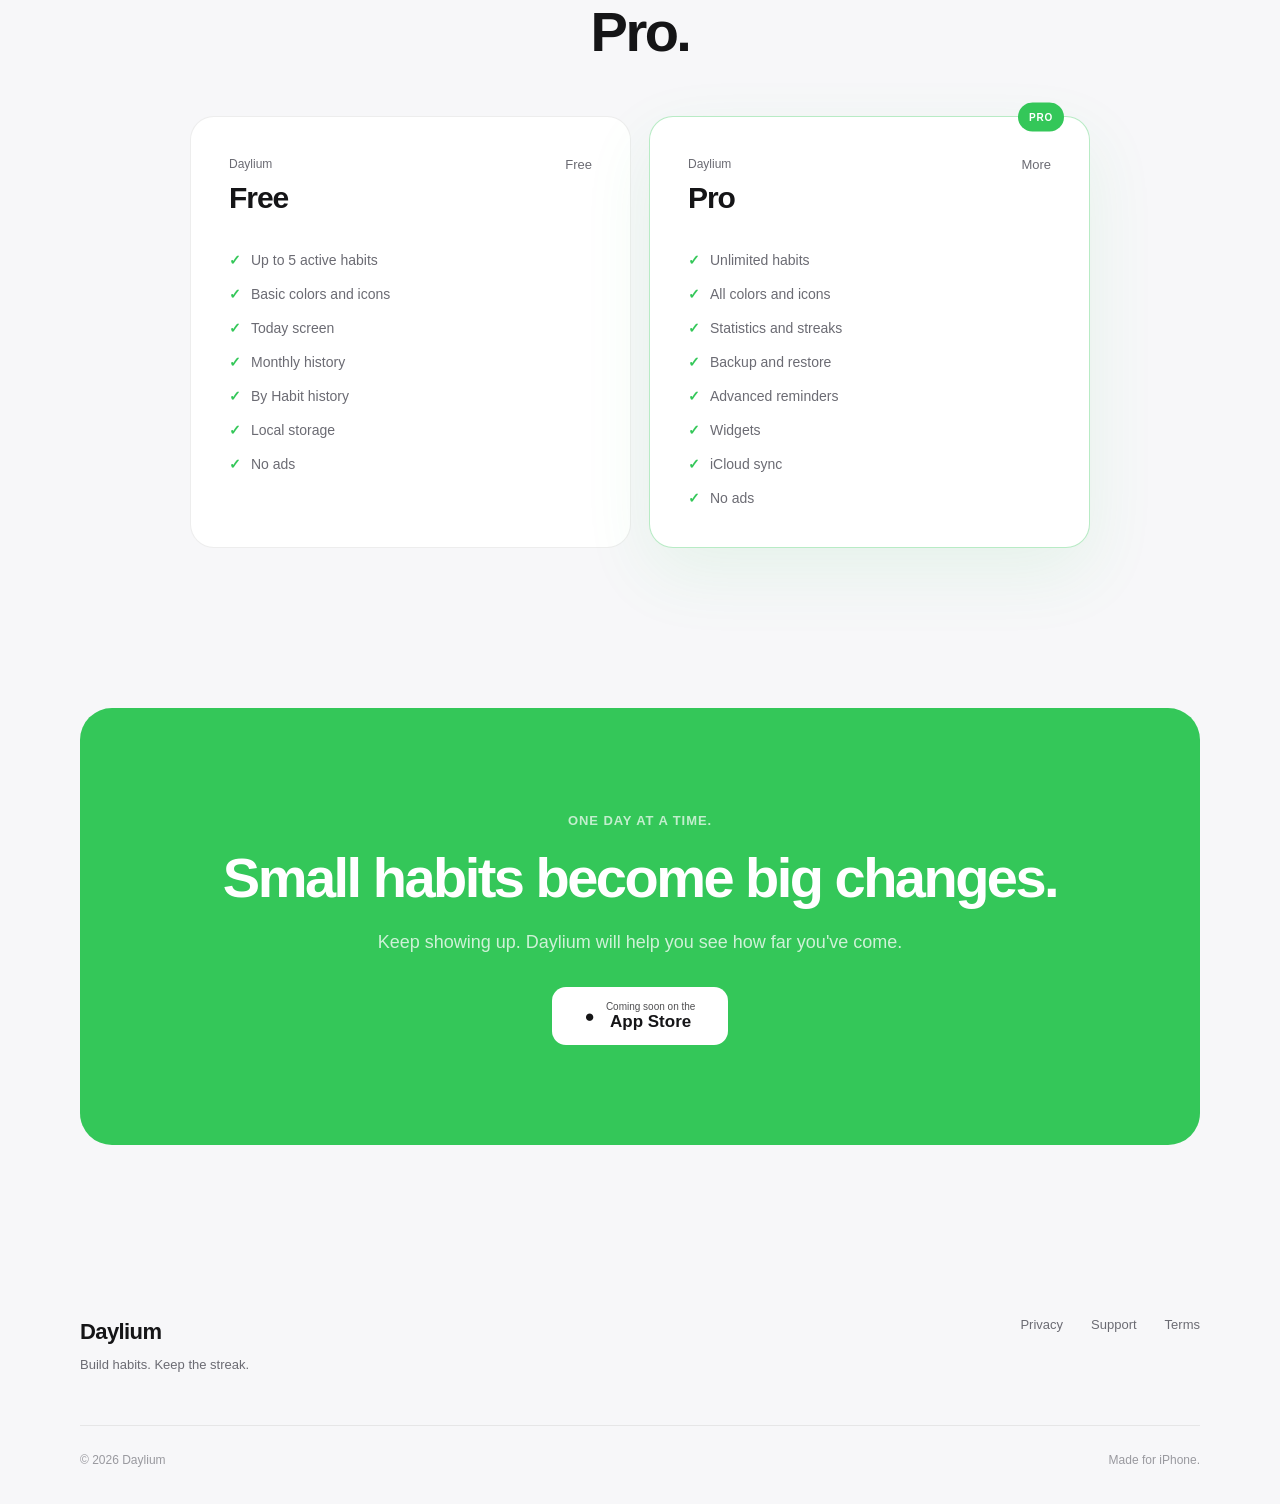
==== commit 48d99e8d: "Change name to Daylium" ====
--- a/index.html
+++ b/index.html
@@ -4,10 +4,10 @@
   <meta charset="UTF-8">
   <meta name="viewport" content="width=device-width, initial-scale=1.0">
 
-  <title>Streakly — Build habits that stick</title>
+  <title>Daylium — Build habits that stick</title>
   <meta
     name="description"
-    content="Streakly is a simple and beautiful habit tracker for iPhone, designed to help you stay consistent and build habits that last."
+    content="Daylium is a simple and beautiful habit tracker for iPhone, designed to help you stay consistent and build habits that last."
   >
 
   <link rel="icon" type="image/png" href="assets/icon.png">
@@ -19,13 +19,13 @@
   <header class="site-header">
     <div class="container nav">
       <a href="./" class="brand">
-        <img src="assets/icon.png" alt="Streakly">
-        <span>Streakly</span>
+        <img src="assets/icon.png" alt="Daylium">
+        <span>Daylium</span>
       </a>
 
       <nav class="nav-links" aria-label="Main navigation">
         <a href="#features">Features</a>
-        <a href="#pro">Streakly Pro</a>
+        <a href="#pro">Daylium Pro</a>
         <a href="support/">Support</a>
       </nav>
     </div>
@@ -44,7 +44,7 @@
           </h1>
 
           <p class="hero-description">
-            Streakly is a simple and beautiful habit tracker designed to help
+            Daylium is a simple and beautiful habit tracker designed to help
             you stay consistent without getting in your way.
           </p>
 
@@ -58,7 +58,7 @@
             </div>
 
             <a href="#features" class="secondary-button">
-              Explore Streakly
+              Explore Daylium
             </a>
           </div>
 
@@ -73,7 +73,7 @@
 
             <img
               src="assets/screenshots/Today.png"
-              alt="Streakly Today screen"
+              alt="Daylium Today screen"
               class="app-screenshot"
             >
           </div>
@@ -91,7 +91,7 @@
           <span class="eyebrow">Everything you need</span>
           <h2>Stay focused on what matters.</h2>
           <p>
-            Streakly keeps habit tracking simple, while giving you the tools
+            Daylium keeps habit tracking simple, while giving you the tools
             to understand your consistency over time.
           </p>
         </div>
@@ -162,7 +162,7 @@
             <h2>Your habits are personal.</h2>
 
             <p>
-              Streakly is designed with privacy in mind. Your habit data
+              Daylium is designed with privacy in mind. Your habit data
               belongs to you, and the app does not rely on advertising.
             </p>
           </div>
@@ -186,7 +186,7 @@
           <article class="price-card">
             <div class="price-header">
               <div>
-                <span class="plan-label">Streakly</span>
+                <span class="plan-label">Daylium</span>
                 <h3>Free</h3>
               </div>
 
@@ -209,7 +209,7 @@
 
             <div class="price-header">
               <div>
-                <span class="plan-label">Streakly</span>
+                <span class="plan-label">Daylium</span>
                 <h3>Pro</h3>
               </div>
 
@@ -238,7 +238,7 @@
           <span class="eyebrow">One day at a time.</span>
           <h2>Small habits become big changes.</h2>
           <p>
-            Keep showing up. Streakly will help you see how far you've come.
+            Keep showing up. Daylium will help you see how far you've come.
           </p>
 
           <div class="app-store-button light">
@@ -256,7 +256,7 @@
   <footer>
     <div class="container footer-content">
       <div>
-        <a href="./" class="brand">Streakly</a>
+        <a href="./" class="brand">Daylium</a>
         <p>Build habits. Keep the streak.</p>
       </div>
 
@@ -268,7 +268,7 @@
     </div>
 
     <div class="container footer-bottom">
-      <span>© 2026 Streakly</span>
+      <span>© 2026 Daylium</span>
       <span>Made for iPhone.</span>
     </div>
   </footer>
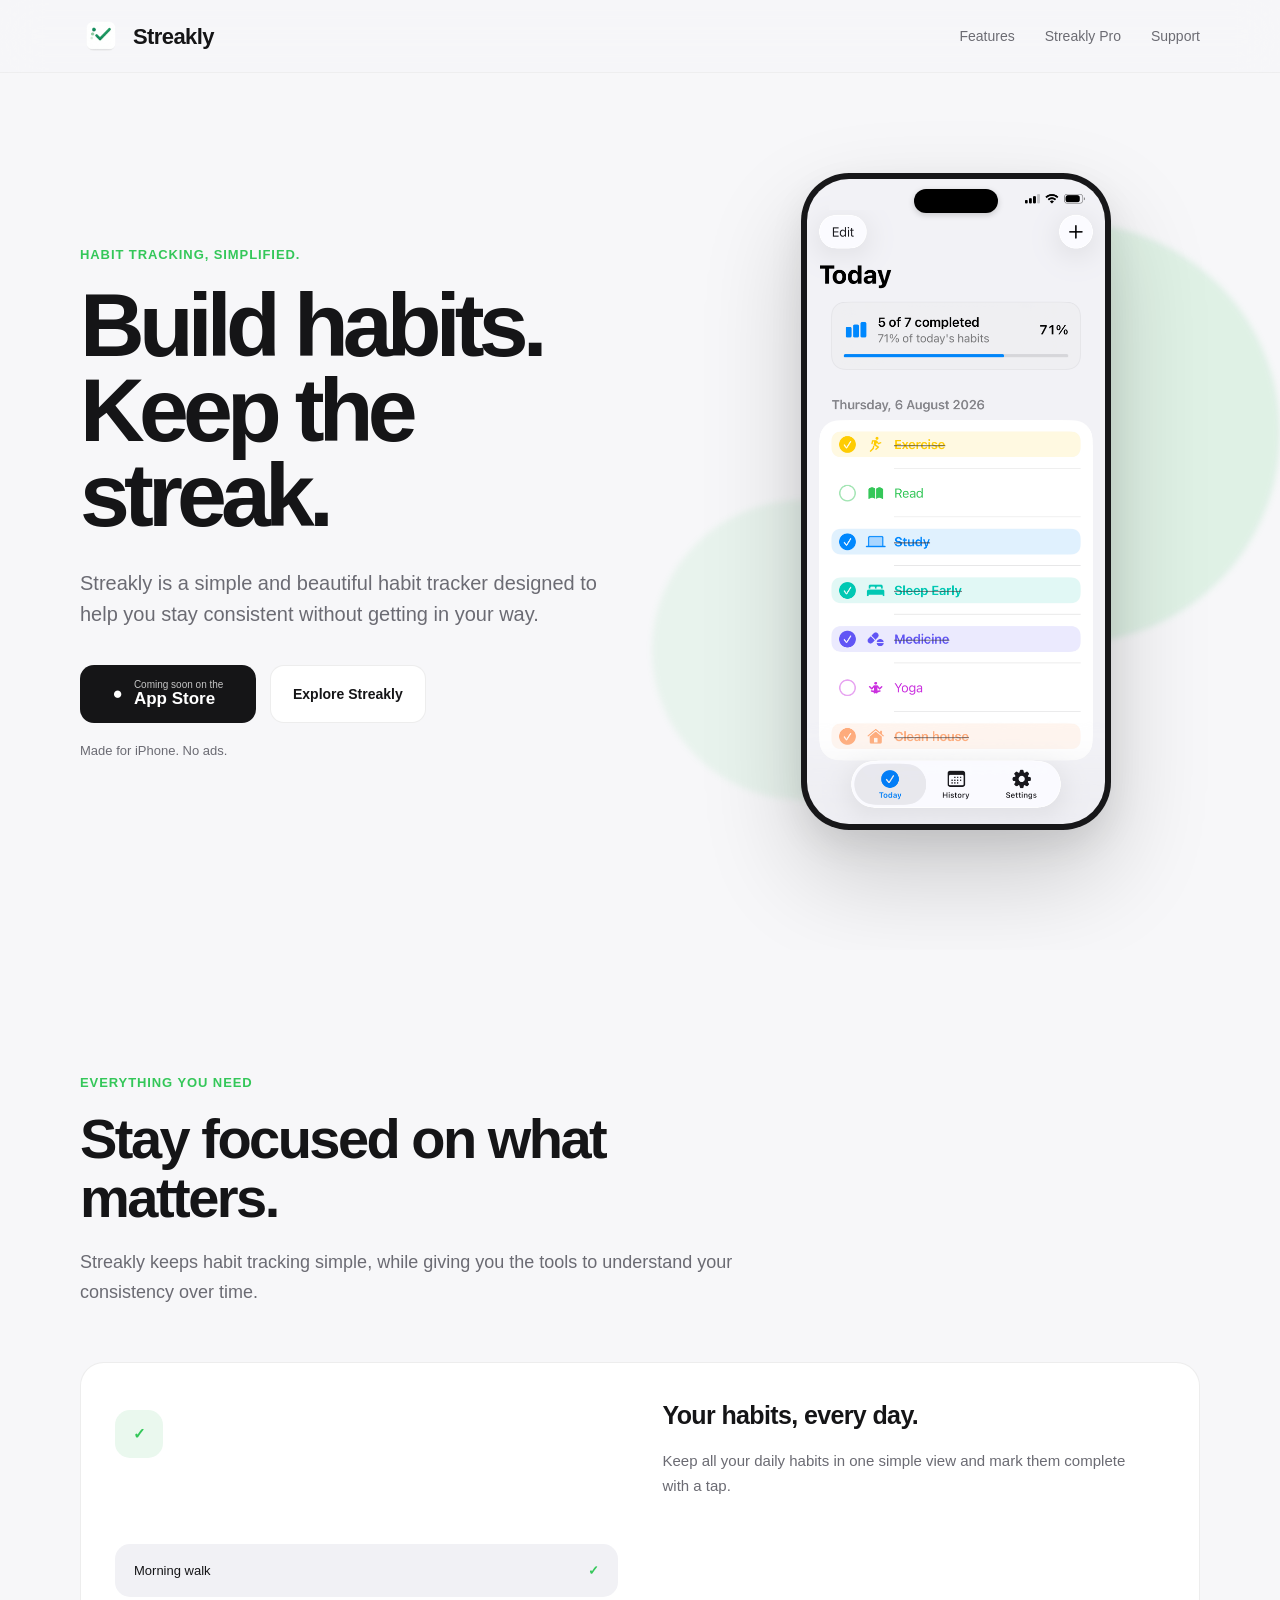
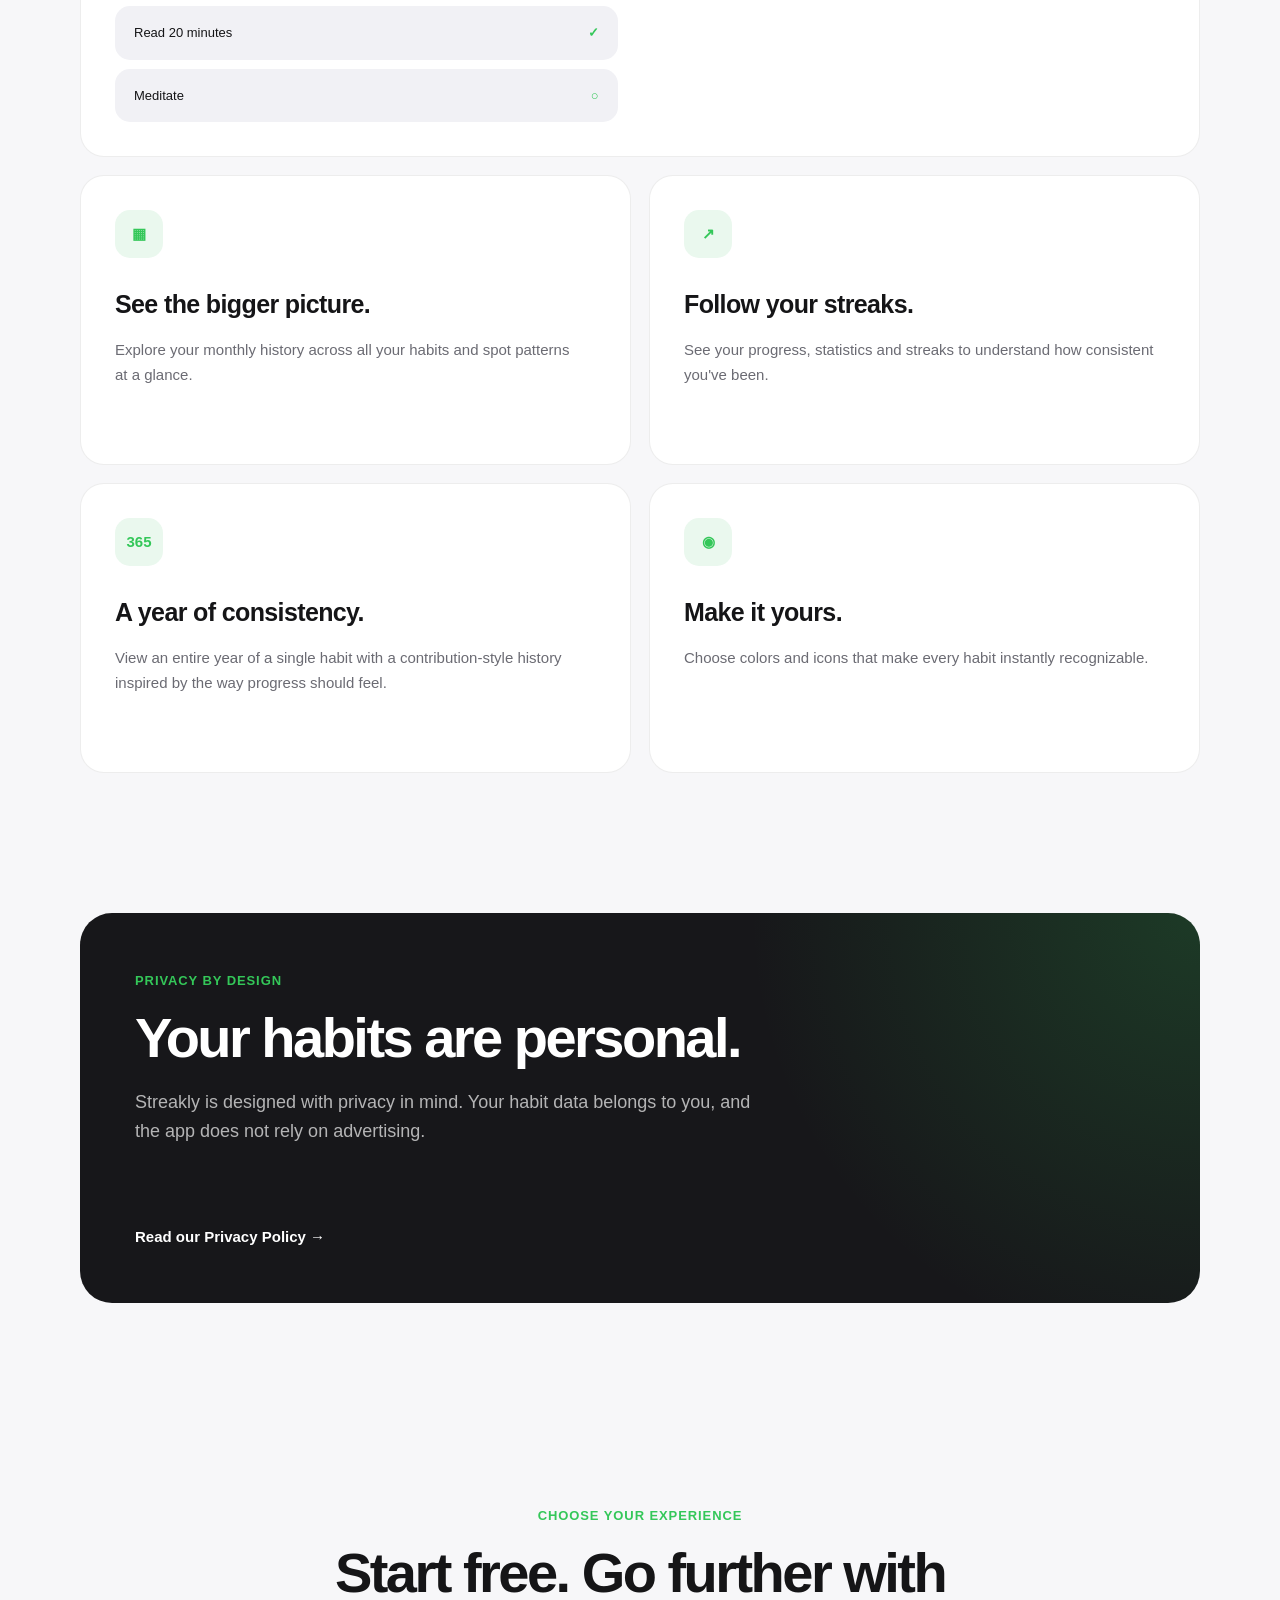
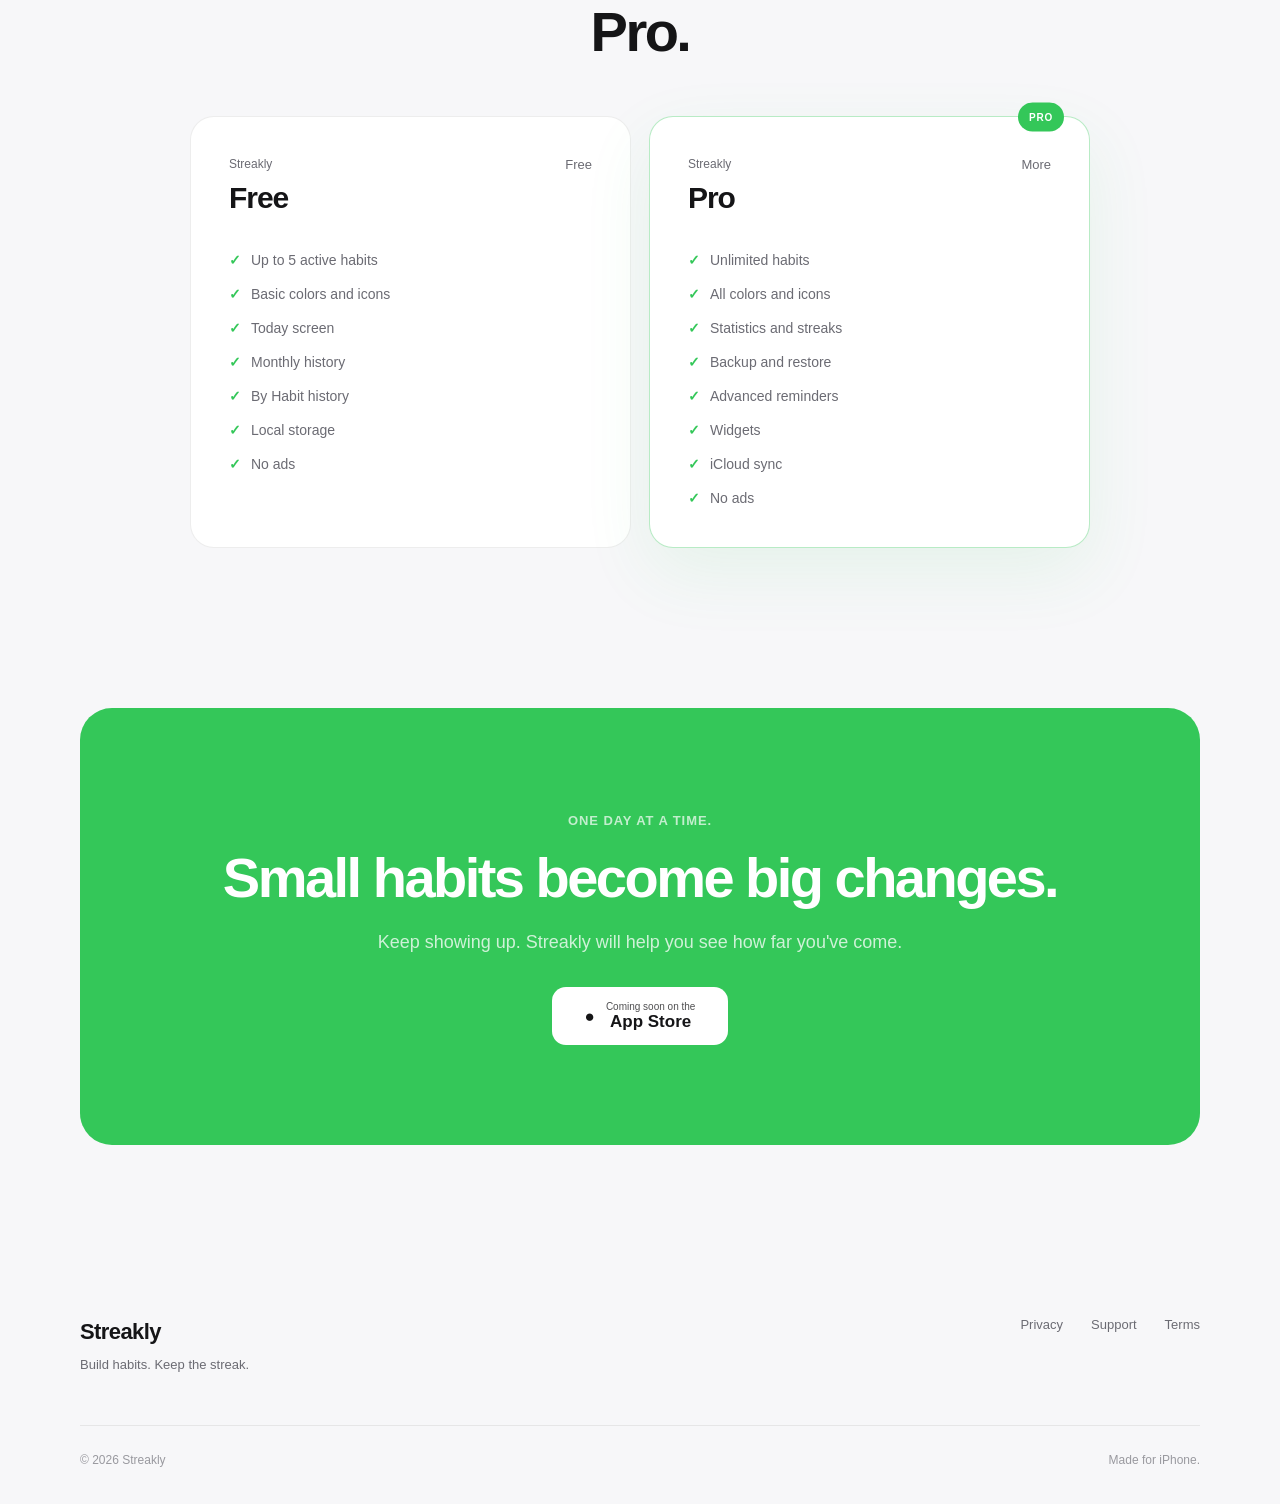
==== commit 172f8e83: "Change name back to Streakly" ====
--- a/index.html
+++ b/index.html
@@ -4,10 +4,10 @@
   <meta charset="UTF-8">
   <meta name="viewport" content="width=device-width, initial-scale=1.0">
 
-  <title>Daylium — Build habits that stick</title>
+  <title>Streakly — Build habits that stick</title>
   <meta
     name="description"
-    content="Daylium is a simple and beautiful habit tracker for iPhone, designed to help you stay consistent and build habits that last."
+    content="Streakly is a simple and beautiful habit tracker for iPhone, designed to help you stay consistent and build habits that last."
   >
 
   <link rel="icon" type="image/png" href="assets/icon.png">
@@ -19,13 +19,13 @@
   <header class="site-header">
     <div class="container nav">
       <a href="./" class="brand">
-        <img src="assets/icon.png" alt="Daylium">
-        <span>Daylium</span>
+        <img src="assets/icon.png" alt="Streakly">
+        <span>Streakly</span>
       </a>
 
       <nav class="nav-links" aria-label="Main navigation">
         <a href="#features">Features</a>
-        <a href="#pro">Daylium Pro</a>
+        <a href="#pro">Streakly Pro</a>
         <a href="support/">Support</a>
       </nav>
     </div>
@@ -44,7 +44,7 @@
           </h1>
 
           <p class="hero-description">
-            Daylium is a simple and beautiful habit tracker designed to help
+            Streakly is a simple and beautiful habit tracker designed to help
             you stay consistent without getting in your way.
           </p>
 
@@ -58,7 +58,7 @@
             </div>
 
             <a href="#features" class="secondary-button">
-              Explore Daylium
+              Explore Streakly
             </a>
           </div>
 
@@ -73,7 +73,7 @@
 
             <img
               src="assets/screenshots/Today.png"
-              alt="Daylium Today screen"
+              alt="Streakly Today screen"
               class="app-screenshot"
             >
           </div>
@@ -91,7 +91,7 @@
           <span class="eyebrow">Everything you need</span>
           <h2>Stay focused on what matters.</h2>
           <p>
-            Daylium keeps habit tracking simple, while giving you the tools
+            Streakly keeps habit tracking simple, while giving you the tools
             to understand your consistency over time.
           </p>
         </div>
@@ -162,7 +162,7 @@
             <h2>Your habits are personal.</h2>
 
             <p>
-              Daylium is designed with privacy in mind. Your habit data
+              Streakly is designed with privacy in mind. Your habit data
               belongs to you, and the app does not rely on advertising.
             </p>
           </div>
@@ -186,7 +186,7 @@
           <article class="price-card">
             <div class="price-header">
               <div>
-                <span class="plan-label">Daylium</span>
+                <span class="plan-label">Streakly</span>
                 <h3>Free</h3>
               </div>
 
@@ -209,7 +209,7 @@
 
             <div class="price-header">
               <div>
-                <span class="plan-label">Daylium</span>
+                <span class="plan-label">Streakly</span>
                 <h3>Pro</h3>
               </div>
 
@@ -238,7 +238,7 @@
           <span class="eyebrow">One day at a time.</span>
           <h2>Small habits become big changes.</h2>
           <p>
-            Keep showing up. Daylium will help you see how far you've come.
+            Keep showing up. Streakly will help you see how far you've come.
           </p>
 
           <div class="app-store-button light">
@@ -256,7 +256,7 @@
   <footer>
     <div class="container footer-content">
       <div>
-        <a href="./" class="brand">Daylium</a>
+        <a href="./" class="brand">Streakly</a>
         <p>Build habits. Keep the streak.</p>
       </div>
 
@@ -268,7 +268,7 @@
     </div>
 
     <div class="container footer-bottom">
-      <span>© 2026 Daylium</span>
+      <span>© 2026 Streakly</span>
       <span>Made for iPhone.</span>
     </div>
   </footer>
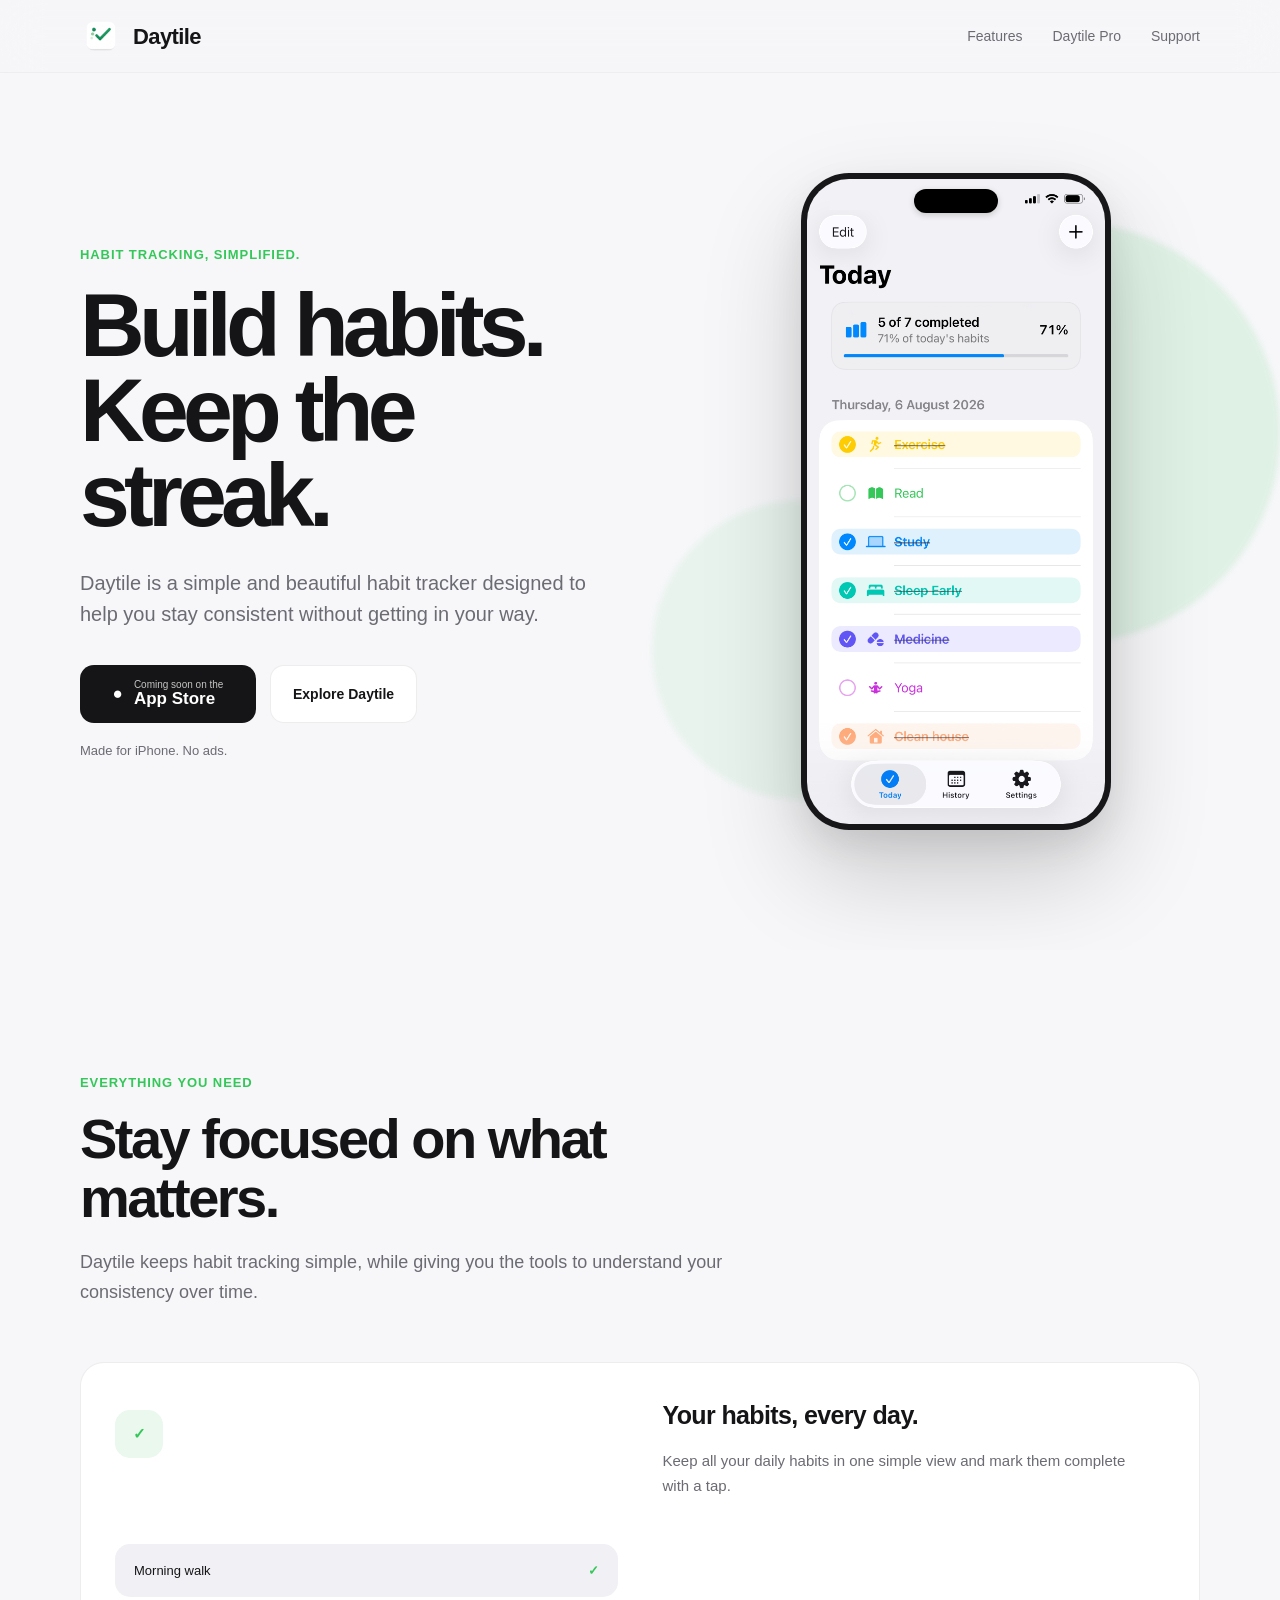
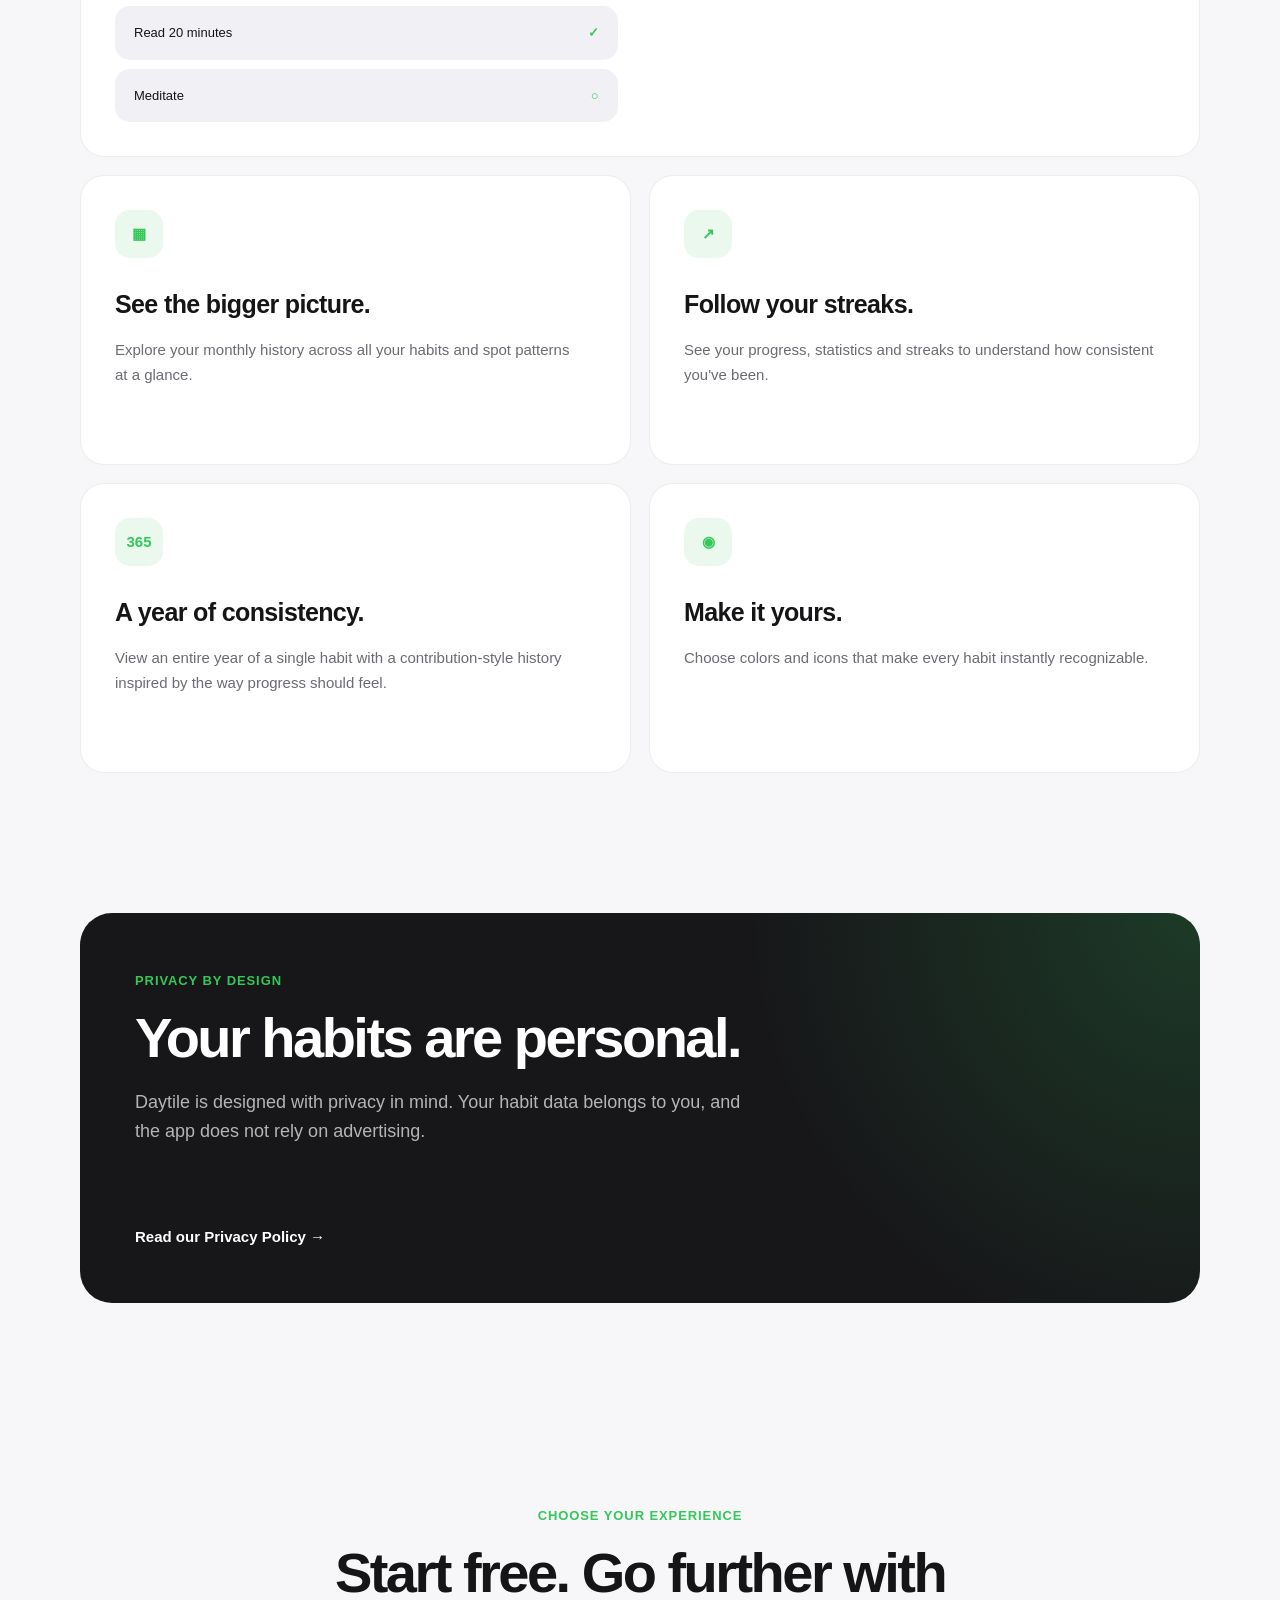
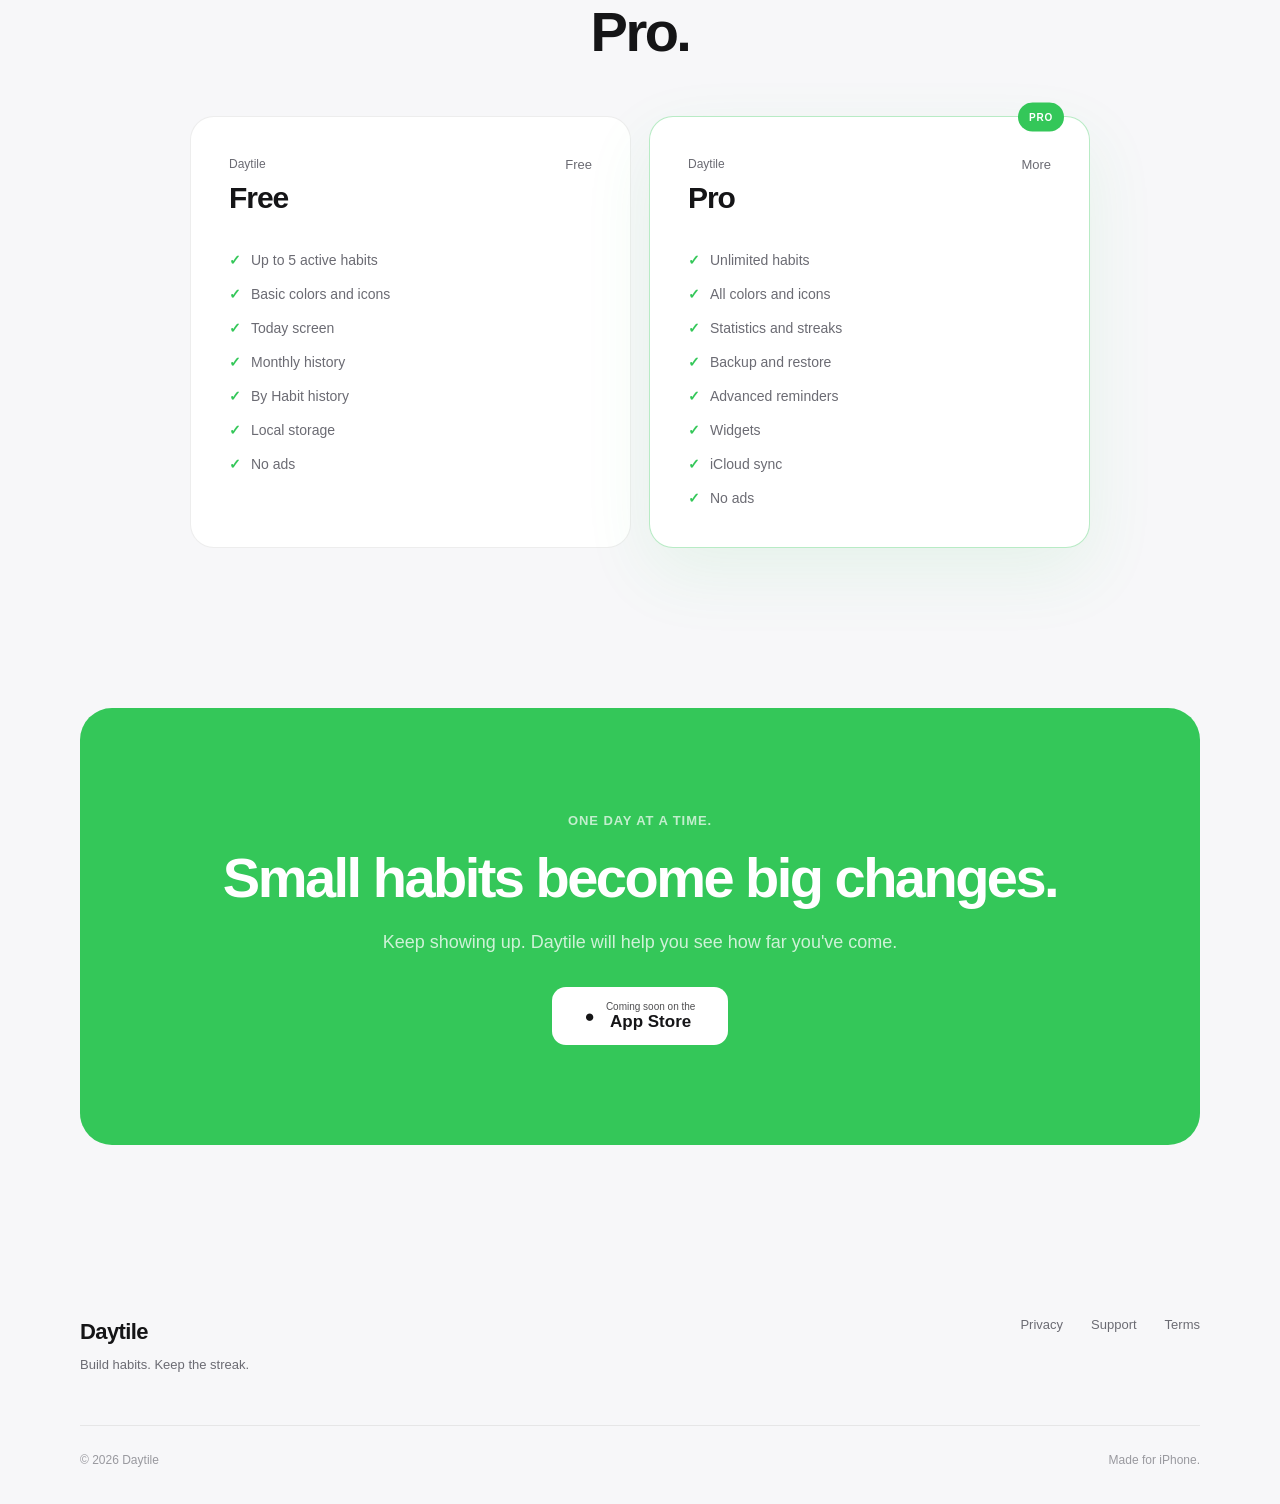
==== commit b37a8e7b: "Rename Streakly to Daytile in index.html" ====
--- a/index.html
+++ b/index.html
@@ -4,10 +4,10 @@
   <meta charset="UTF-8">
   <meta name="viewport" content="width=device-width, initial-scale=1.0">
 
-  <title>Streakly — Build habits that stick</title>
+  <title>Daytile: Build habits that last.</title>
   <meta
     name="description"
-    content="Streakly is a simple and beautiful habit tracker for iPhone, designed to help you stay consistent and build habits that last."
+    content="Daytile is a simple and beautiful habit tracker for iPhone, designed to help you stay consistent and build habits that last."
   >
 
   <link rel="icon" type="image/png" href="assets/icon.png">
@@ -19,13 +19,13 @@
   <header class="site-header">
     <div class="container nav">
       <a href="./" class="brand">
-        <img src="assets/icon.png" alt="Streakly">
-        <span>Streakly</span>
+        <img src="assets/icon.png" alt="Daytile">
+        <span>Daytile</span>
       </a>
 
       <nav class="nav-links" aria-label="Main navigation">
         <a href="#features">Features</a>
-        <a href="#pro">Streakly Pro</a>
+        <a href="#pro">Daytile Pro</a>
         <a href="support/">Support</a>
       </nav>
     </div>
@@ -44,7 +44,7 @@
           </h1>
 
           <p class="hero-description">
-            Streakly is a simple and beautiful habit tracker designed to help
+            Daytile is a simple and beautiful habit tracker designed to help
             you stay consistent without getting in your way.
           </p>
 
@@ -58,7 +58,7 @@
             </div>
 
             <a href="#features" class="secondary-button">
-              Explore Streakly
+              Explore Daytile
             </a>
           </div>
 
@@ -73,7 +73,7 @@
 
             <img
               src="assets/screenshots/Today.png"
-              alt="Streakly Today screen"
+              alt="Daytile Today screen"
               class="app-screenshot"
             >
           </div>
@@ -91,7 +91,7 @@
           <span class="eyebrow">Everything you need</span>
           <h2>Stay focused on what matters.</h2>
           <p>
-            Streakly keeps habit tracking simple, while giving you the tools
+            Daytile keeps habit tracking simple, while giving you the tools
             to understand your consistency over time.
           </p>
         </div>
@@ -162,7 +162,7 @@
             <h2>Your habits are personal.</h2>
 
             <p>
-              Streakly is designed with privacy in mind. Your habit data
+              Daytile is designed with privacy in mind. Your habit data
               belongs to you, and the app does not rely on advertising.
             </p>
           </div>
@@ -186,7 +186,7 @@
           <article class="price-card">
             <div class="price-header">
               <div>
-                <span class="plan-label">Streakly</span>
+                <span class="plan-label">Daytile</span>
                 <h3>Free</h3>
               </div>
 
@@ -209,7 +209,7 @@
 
             <div class="price-header">
               <div>
-                <span class="plan-label">Streakly</span>
+                <span class="plan-label">Daytile</span>
                 <h3>Pro</h3>
               </div>
 
@@ -238,7 +238,7 @@
           <span class="eyebrow">One day at a time.</span>
           <h2>Small habits become big changes.</h2>
           <p>
-            Keep showing up. Streakly will help you see how far you've come.
+            Keep showing up. Daytile will help you see how far you've come.
           </p>
 
           <div class="app-store-button light">
@@ -256,7 +256,7 @@
   <footer>
     <div class="container footer-content">
       <div>
-        <a href="./" class="brand">Streakly</a>
+        <a href="./" class="brand">Daytile</a>
         <p>Build habits. Keep the streak.</p>
       </div>
 
@@ -268,7 +268,7 @@
     </div>
 
     <div class="container footer-bottom">
-      <span>© 2026 Streakly</span>
+      <span>© 2026 Daytile</span>
       <span>Made for iPhone.</span>
     </div>
   </footer>
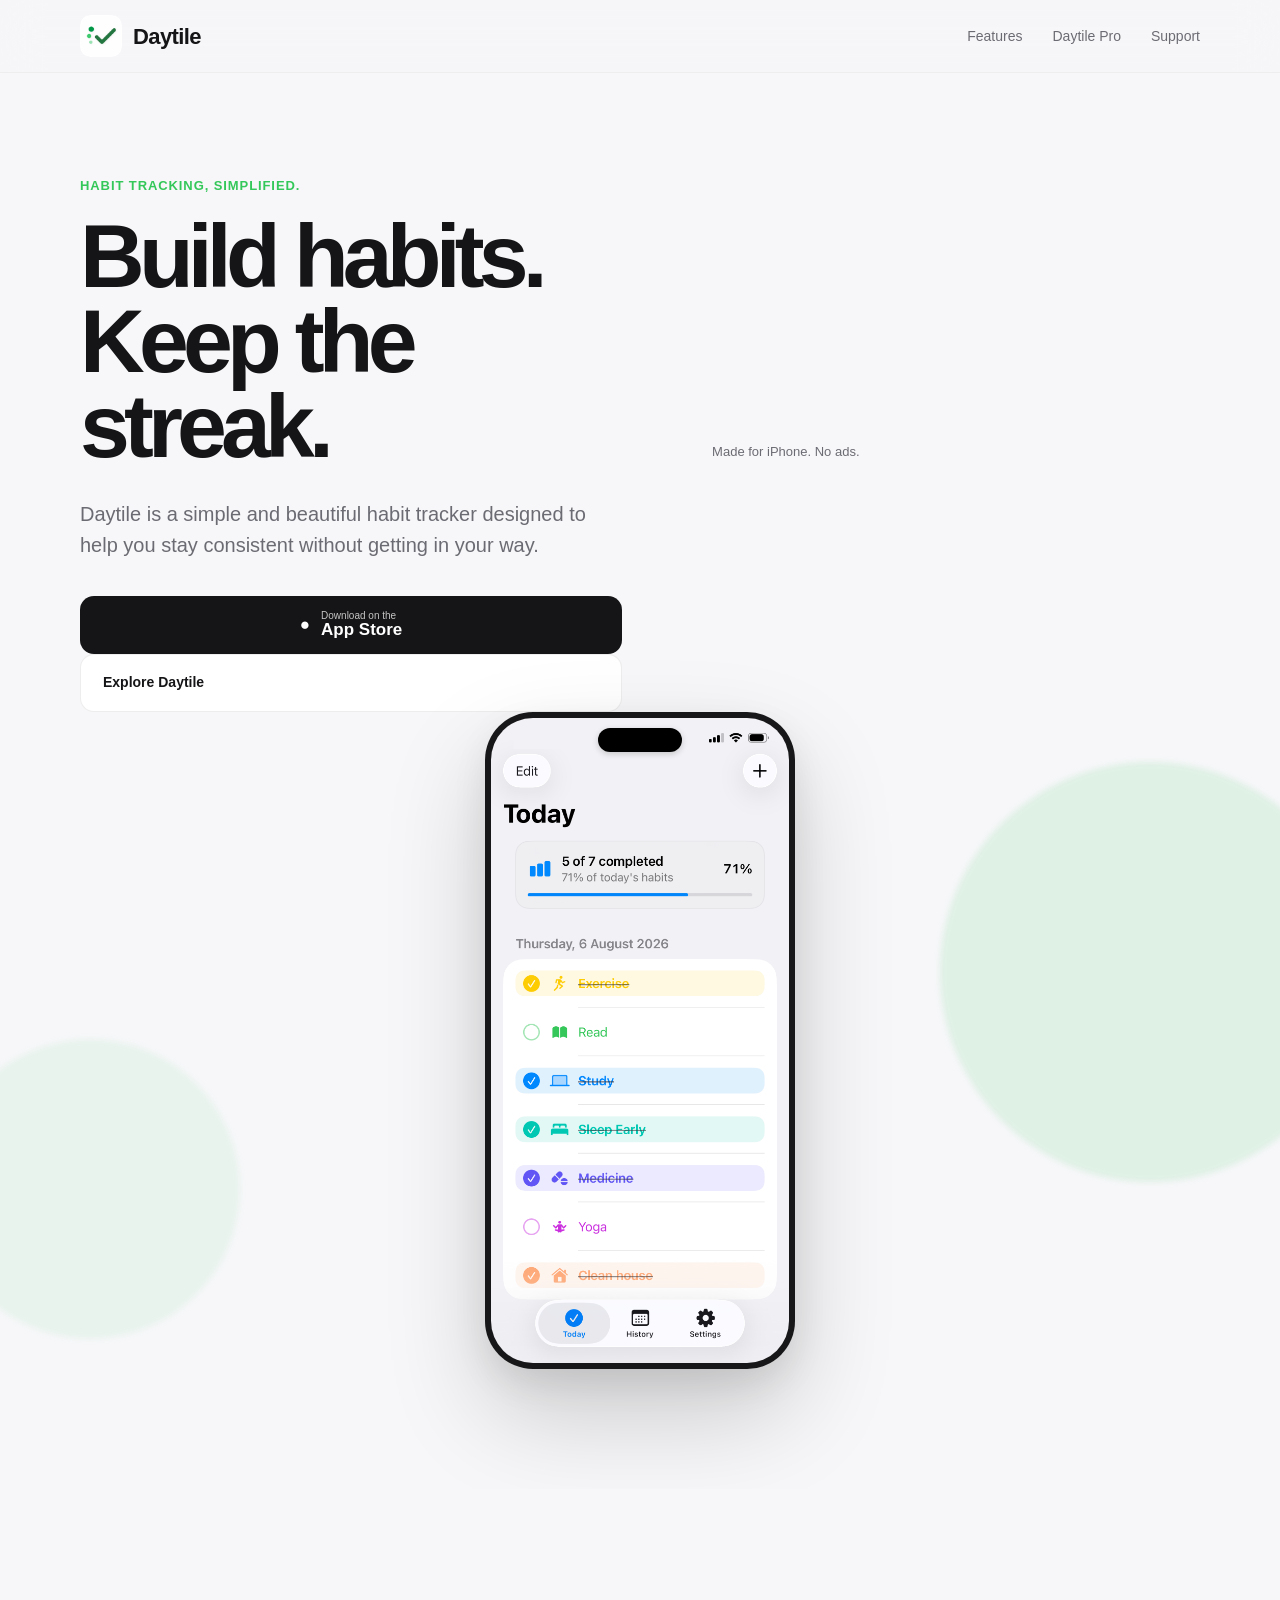
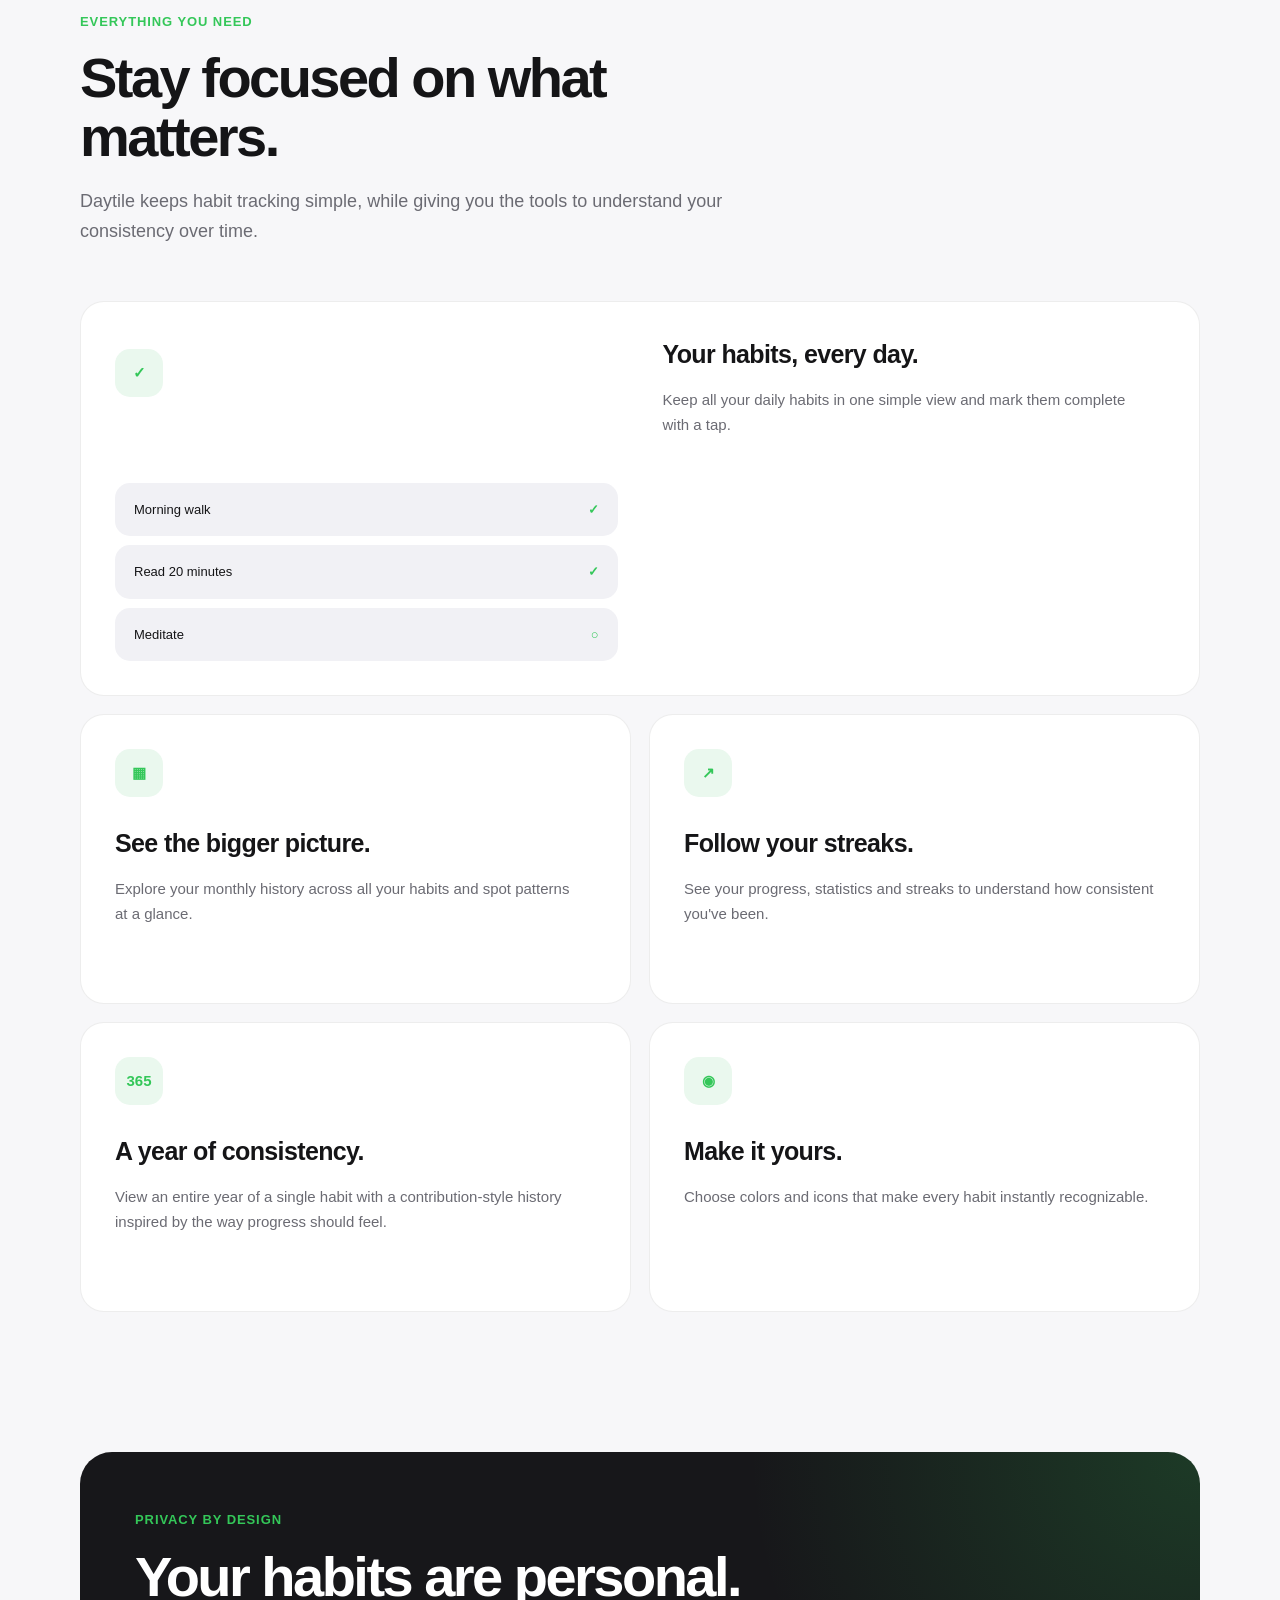
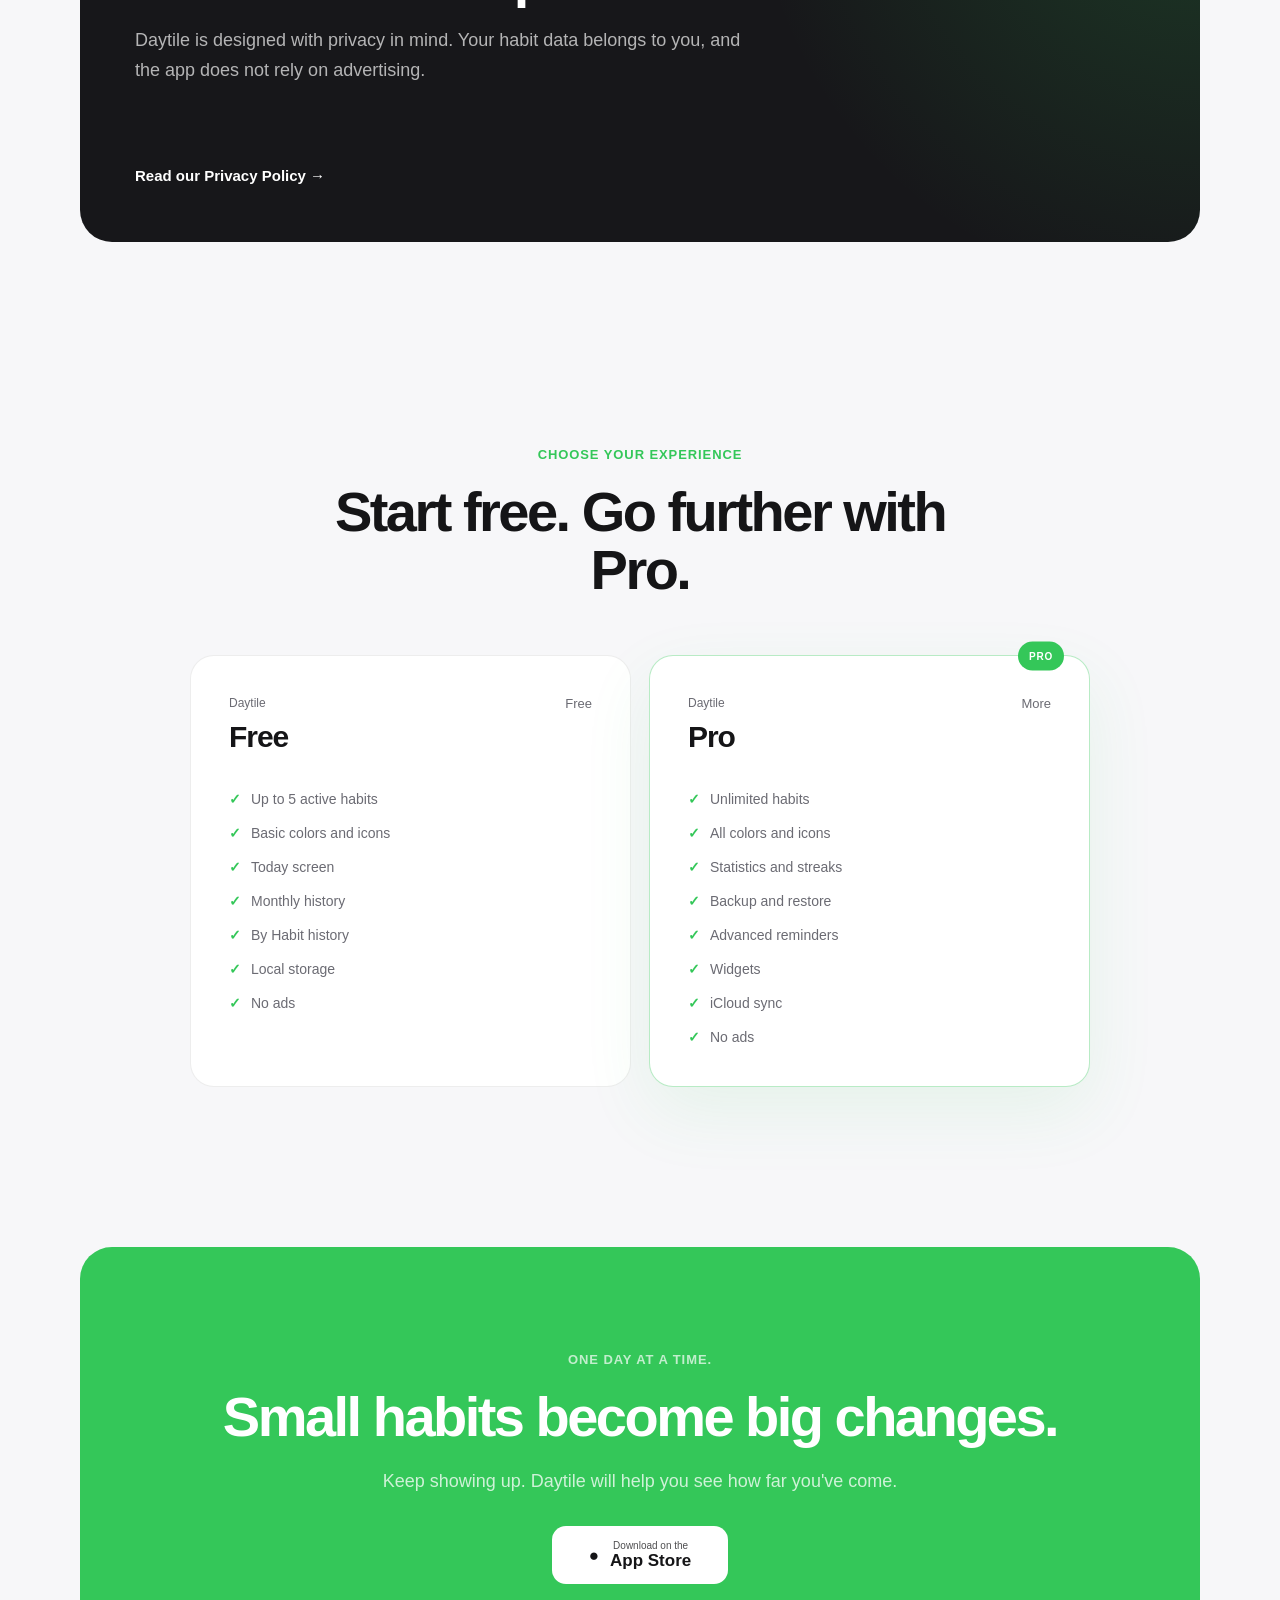
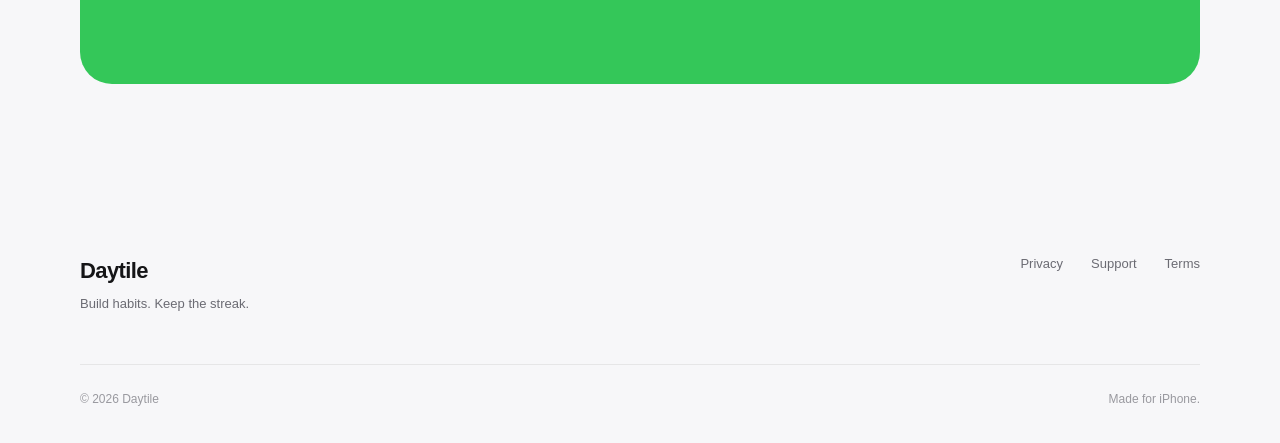
==== commit 80e8a10a: "Update App Store button links in index.html Updated app store button links to direct users to the co" ====
--- a/index.html
+++ b/index.html
@@ -48,14 +48,18 @@
             you stay consistent without getting in your way.
           </p>
 
-          <div class="hero-actions">
-            <div class="app-store-button">
-              <span class="apple">●</span>
-              <div>
-                <small>Coming soon on the</small>
-                <strong>App Store</strong>
-              </div>
-            </div>
+          <a
+            href="https://apps.apple.com/pt/app/daytile-habit-tracker/id6797009754"
+            class="app-store-button"
+            target="_blank"
+            rel="noopener noreferrer"
+          >
+            <span class="apple">●</span>
+            <div>
+              <small>Download on the</small>
+              <strong>App Store</strong>
+            </div>
+          </a>
 
             <a href="#features" class="secondary-button">
               Explore Daytile
@@ -241,13 +245,19 @@
             Keep showing up. Daytile will help you see how far you've come.
           </p>
 
-          <div class="app-store-button light">
+          <a
+            href="https://apps.apple.com/pt/app/daytile-habit-tracker/id6797009754"
+            class="app-store-button light"
+            target="_blank"
+            rel="noopener noreferrer"
+          >
             <span class="apple">●</span>
             <div>
-              <small>Coming soon on the</small>
+              <small>Download on the</small>
               <strong>App Store</strong>
             </div>
-          </div>
+          </a>
+          
         </div>
       </div>
     </section>
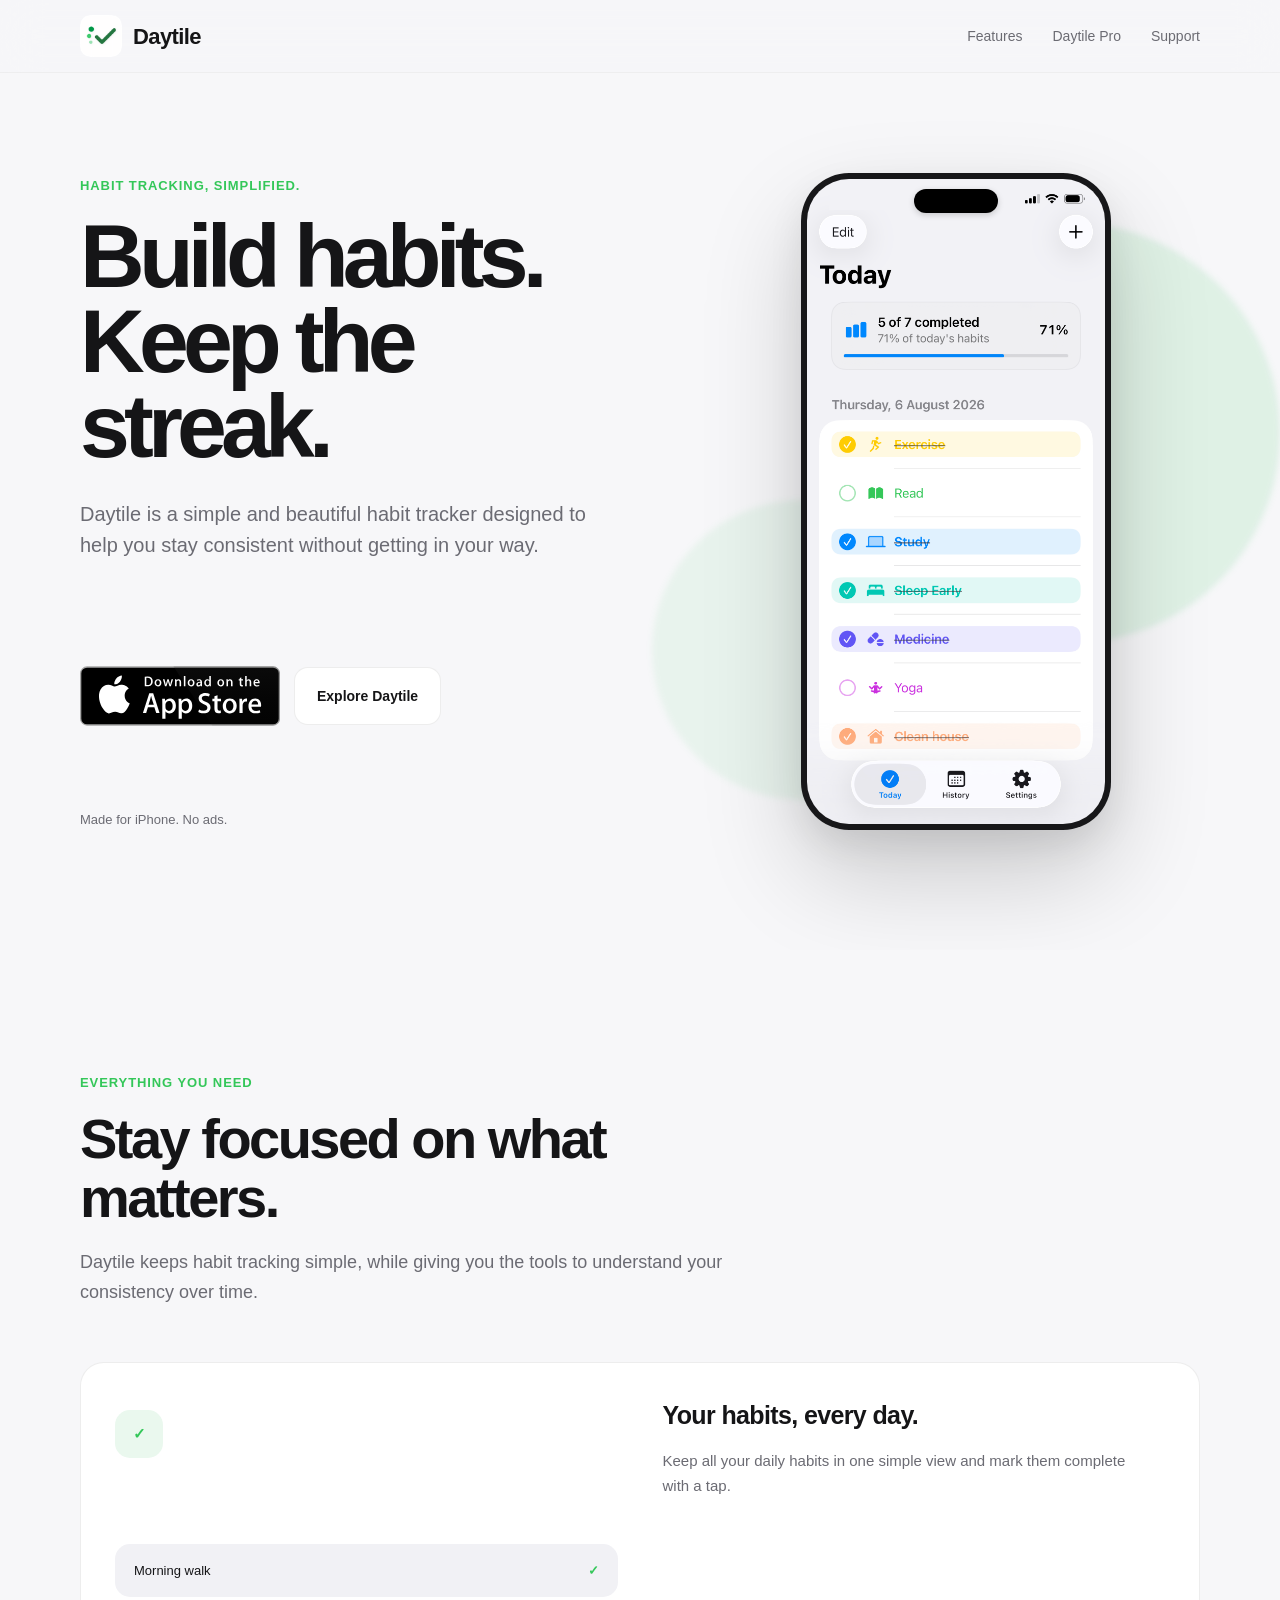
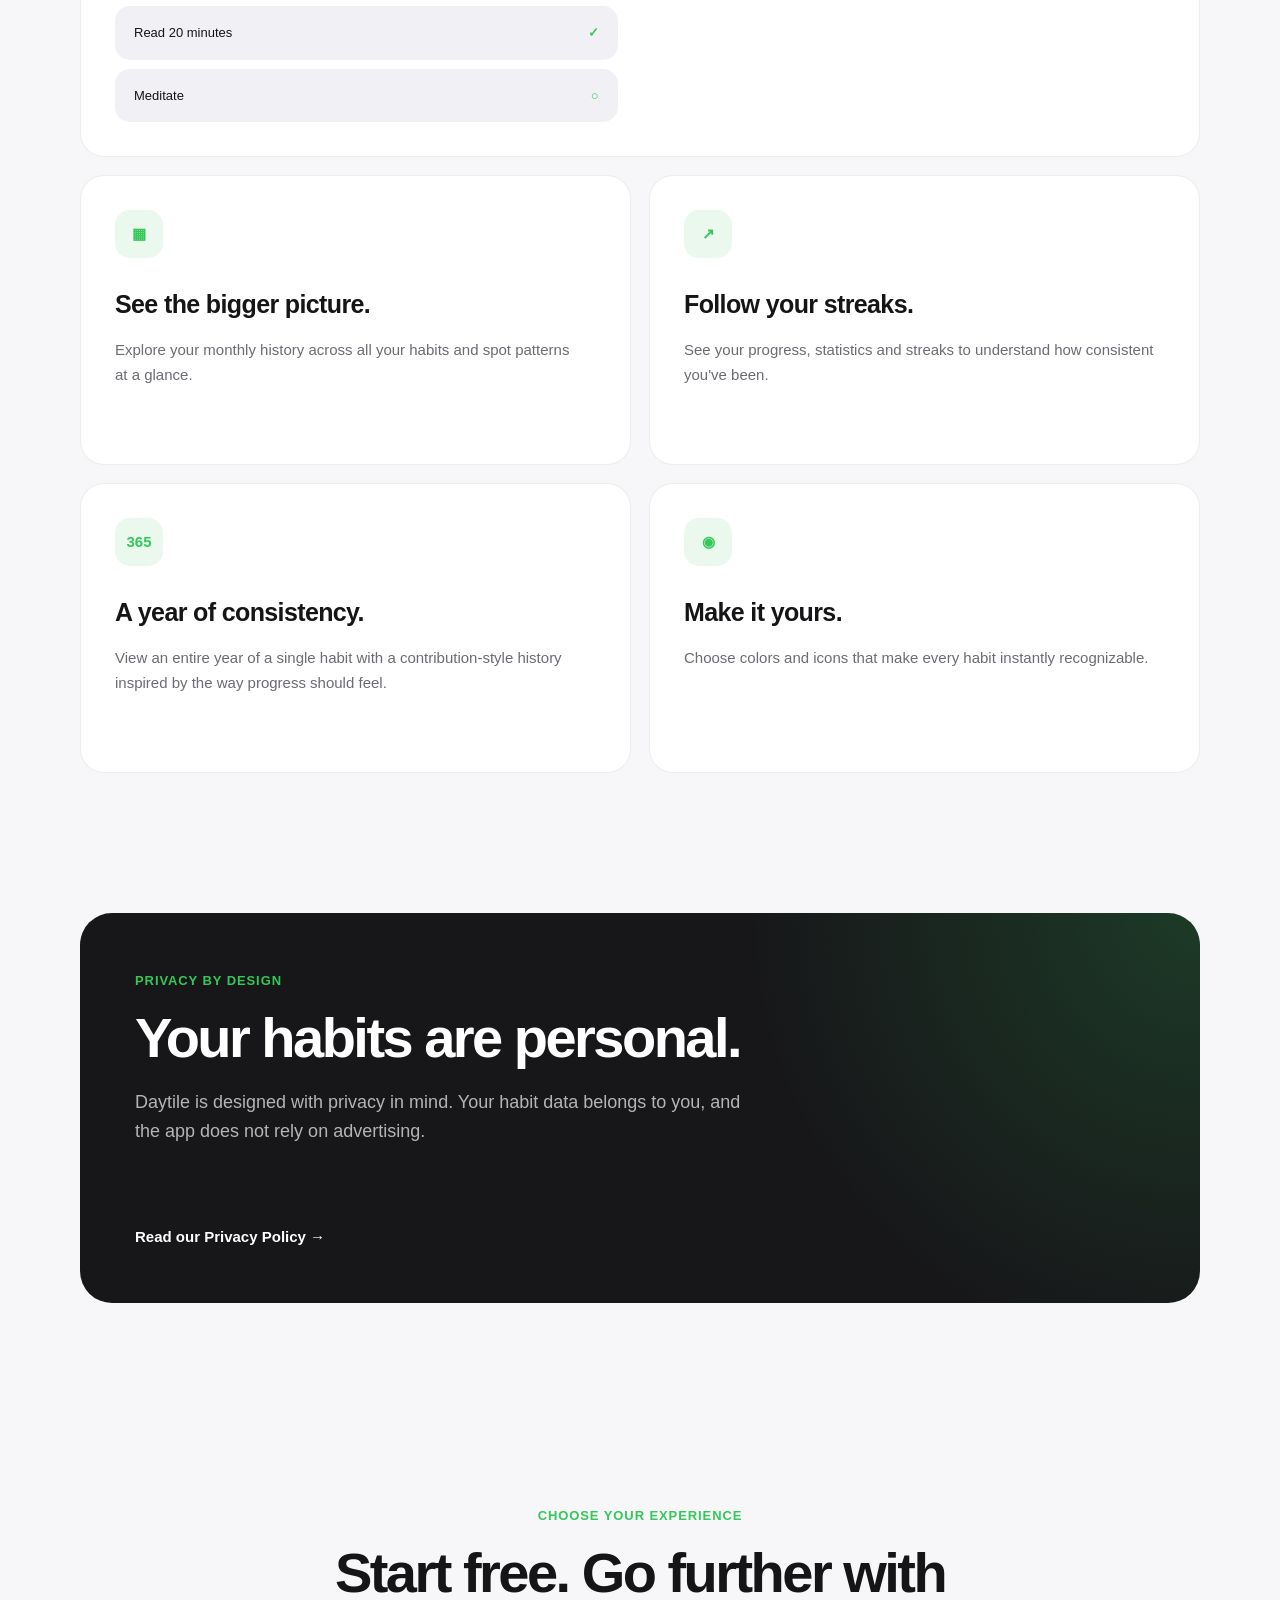
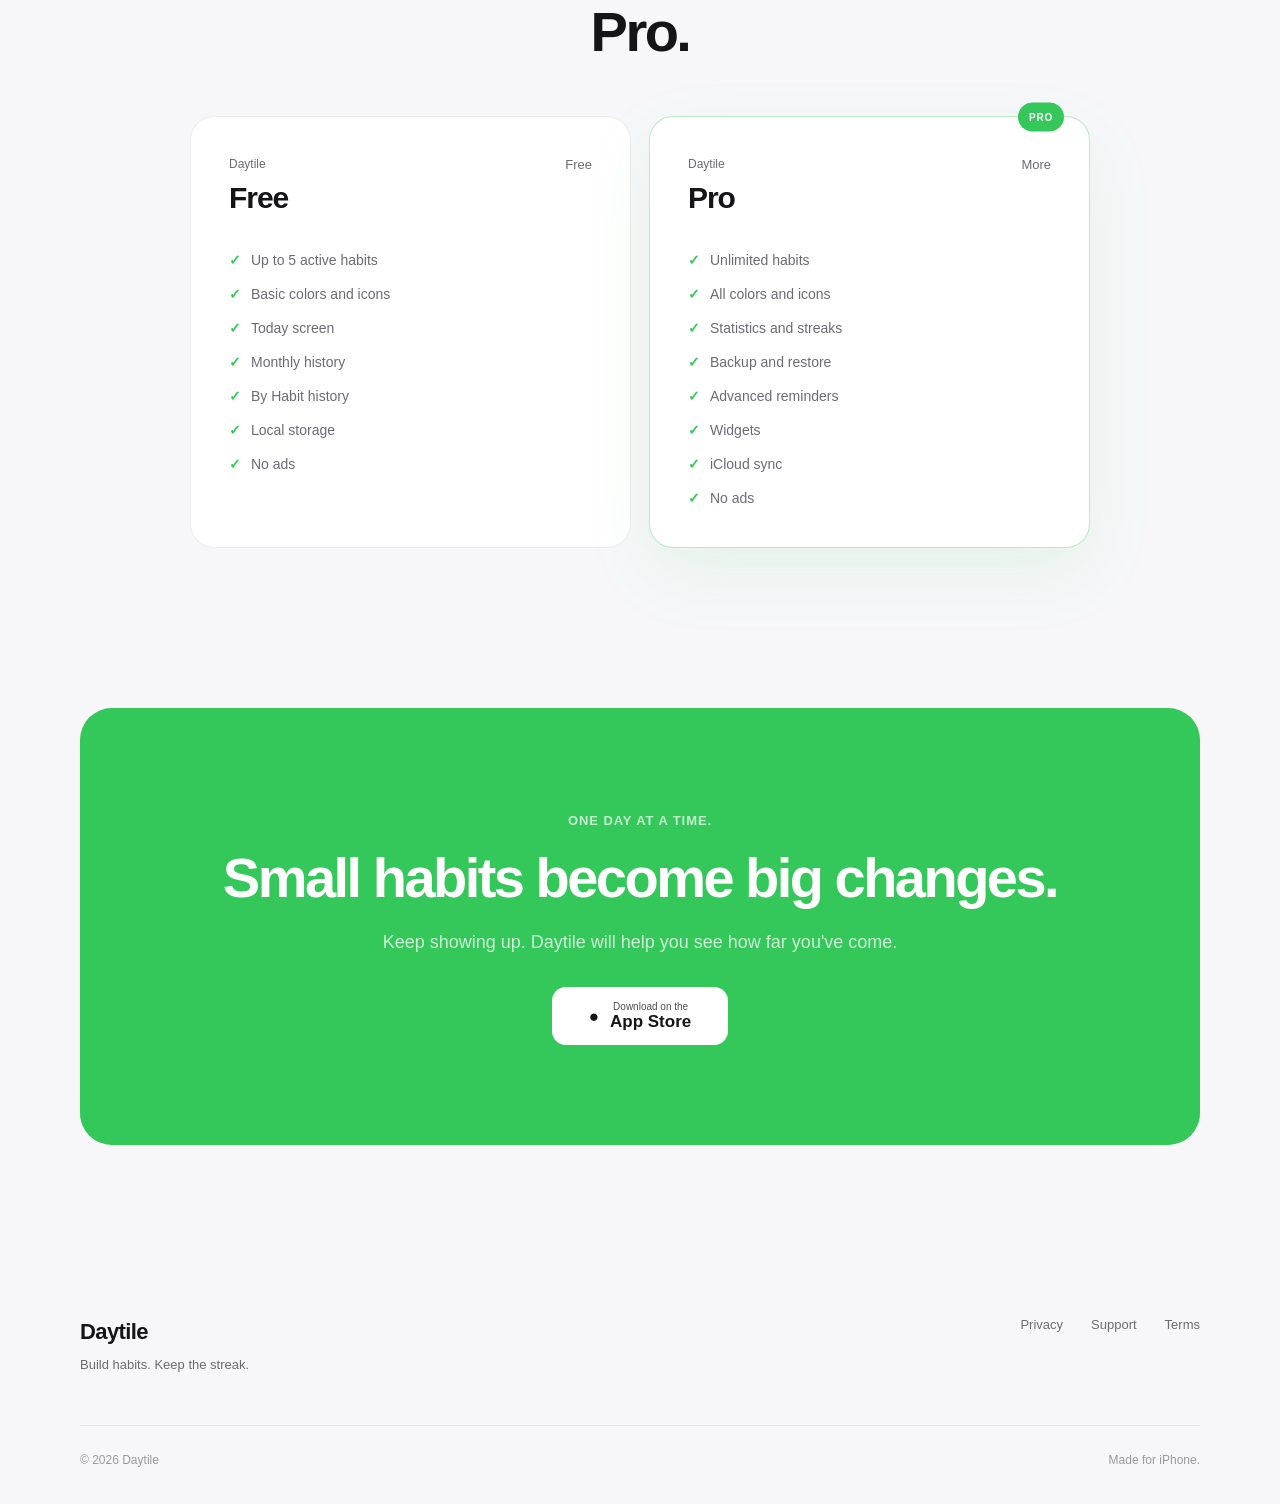
==== commit 837b209e: "App Store button updated" ====
--- a/index.html
+++ b/index.html
@@ -1,14 +1,13 @@
 <!DOCTYPE html>
 <html lang="en">
+
 <head>
   <meta charset="UTF-8">
   <meta name="viewport" content="width=device-width, initial-scale=1.0">
 
   <title>Daytile: Build habits that last.</title>
-  <meta
-    name="description"
-    content="Daytile is a simple and beautiful habit tracker for iPhone, designed to help you stay consistent and build habits that last."
-  >
+  <meta name="description"
+    content="Daytile is a simple and beautiful habit tracker for iPhone, designed to help you stay consistent and build habits that last.">
 
   <link rel="icon" type="image/png" href="assets/icon.png">
   <link rel="apple-touch-icon" href="assets/icon.png">
@@ -35,8 +34,11 @@
     <!-- HERO -->
     <section class="hero">
       <div class="container hero-grid">
+
         <div class="hero-copy">
-          <div class="eyebrow">Habit tracking, simplified.</div>
+          <div class="eyebrow">
+            Habit tracking, simplified.
+          </div>
 
           <h1>
             Build habits.<br>
@@ -48,22 +50,17 @@
             you stay consistent without getting in your way.
           </p>
 
-          <a
-            href="https://apps.apple.com/pt/app/daytile-habit-tracker/id6797009754"
-            class="app-store-button"
-            target="_blank"
-            rel="noopener noreferrer"
-          >
-            <span class="apple">●</span>
-            <div>
-              <small>Download on the</small>
-              <strong>App Store</strong>
-            </div>
-          </a>
+          <div class="hero-actions">
+
+            <a href="https://apps.apple.com/pt/app/daytile-habit-tracker/id6797009754" class="app-store-link"
+              target="_blank" rel="noopener noreferrer" aria-label="Download Daytile on the App Store">
+              <img src="assets/app-store-badge.svg" alt="Download on the App Store" class="app-store-badge">
+            </a>
 
             <a href="#features" class="secondary-button">
               Explore Daytile
             </a>
+
           </div>
 
           <p class="hero-note">
@@ -72,19 +69,18 @@
         </div>
 
         <div class="hero-visual">
+
           <div class="real-phone">
             <div class="phone-island"></div>
 
-            <img
-              src="assets/screenshots/Today.png"
-              alt="Daytile Today screen"
-              class="app-screenshot"
-            >
+            <img src="assets/screenshots/Today.png" alt="Daytile Today screen" class="app-screenshot">
           </div>
 
           <div class="glow glow-one"></div>
           <div class="glow glow-two"></div>
-        </div>
+
+        </div>
+
       </div>
     </section>
 
@@ -245,19 +241,15 @@
             Keep showing up. Daytile will help you see how far you've come.
           </p>
 
-          <a
-            href="https://apps.apple.com/pt/app/daytile-habit-tracker/id6797009754"
-            class="app-store-button light"
-            target="_blank"
-            rel="noopener noreferrer"
-          >
+          <a href="https://apps.apple.com/pt/app/daytile-habit-tracker/id6797009754" class="app-store-button light"
+            target="_blank" rel="noopener noreferrer">
             <span class="apple">●</span>
             <div>
               <small>Download on the</small>
               <strong>App Store</strong>
             </div>
           </a>
-          
+
         </div>
       </div>
     </section>
@@ -283,4 +275,5 @@
     </div>
   </footer>
 </body>
-</html>
+
+</html>
--- a/styles.css
+++ b/styles.css
@@ -221,8 +221,23 @@
   font-weight: 600;
 }
 
+.app-store-link {
+  display: inline-block;
+  line-height: 0;
+}
+
+.app-store-badge {
+  display: block;
+  width: 200px;
+  height: auto;
+}
+
+.app-store-link:hover .app-store-badge {
+  opacity: 0.88;
+}
+
 .hero-note {
-  margin-top: 18px;
+  margin-top: 14px;
   font-size: 13px;
   color: var(--text-secondary);
 }
